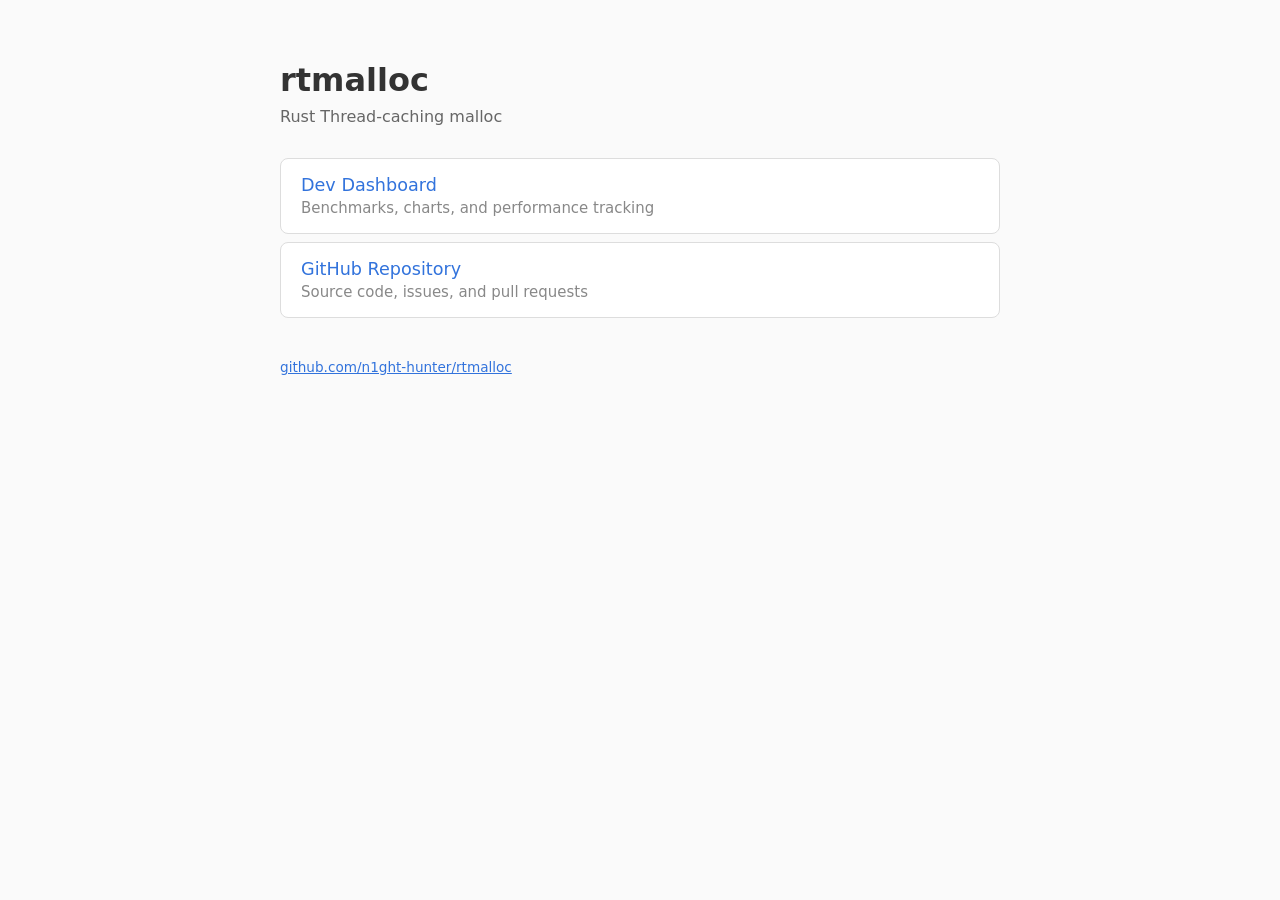
==== index.html @ abcab0c8 "Update gh-pages: rename to rtmalloc, add navigation" ====
<!DOCTYPE html>
<html lang="en">
<head>
  <meta charset="utf-8">
  <meta name="viewport" content="width=device-width, initial-scale=1">
  <title>rtmalloc</title>
  <style>
    body {
      font-family: system-ui, -apple-system, sans-serif;
      max-width: 720px;
      margin: 0 auto;
      padding: 40px 20px;
      background: #fafafa;
      color: #333;
    }
    h1 { margin-bottom: 0.25em; }
    .subtitle { color: #666; margin-top: 0; }
    nav { margin-top: 2em; }
    nav a {
      display: block;
      padding: 16px 20px;
      margin: 8px 0;
      background: white;
      border: 1px solid #ddd;
      border-radius: 8px;
      color: #3273dc;
      text-decoration: none;
      font-size: 1.1em;
    }
    nav a:hover { background: #f0f4ff; border-color: #3273dc; }
    nav a span { display: block; color: #888; font-size: 0.85em; margin-top: 4px; }
    footer { margin-top: 3em; color: #999; font-size: 0.85em; }
    footer a { color: #3273dc; }
  </style>
</head>
<body>
  <h1>rtmalloc</h1>
  <p class="subtitle">Rust Thread-caching malloc</p>

  <nav>
    <a href="dev/">
      Dev Dashboard
      <span>Benchmarks, charts, and performance tracking</span>
    </a>
    <a href="https://github.com/n1ght-hunter/rtmalloc">
      GitHub Repository
      <span>Source code, issues, and pull requests</span>
    </a>
  </nav>

  <footer>
    <a href="https://github.com/n1ght-hunter/rtmalloc">github.com/n1ght-hunter/rtmalloc</a>
  </footer>
</body>
</html>
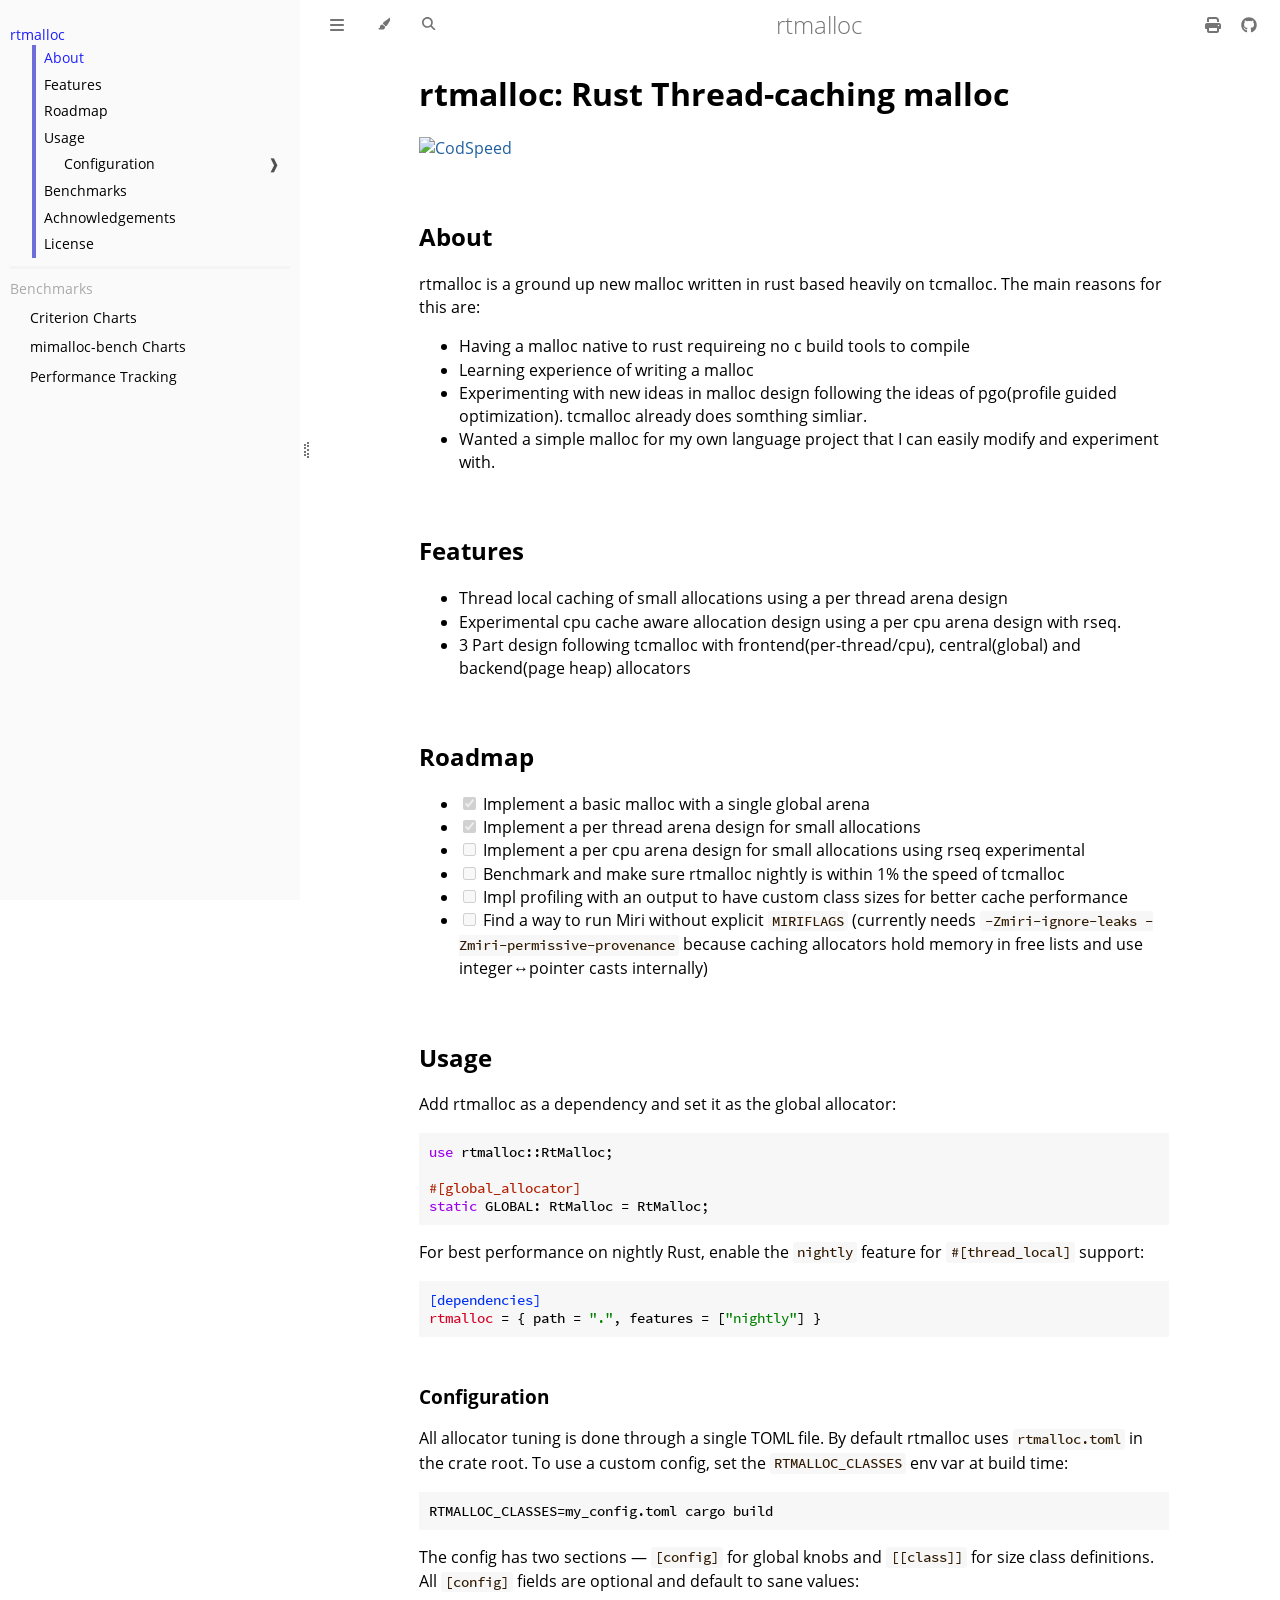
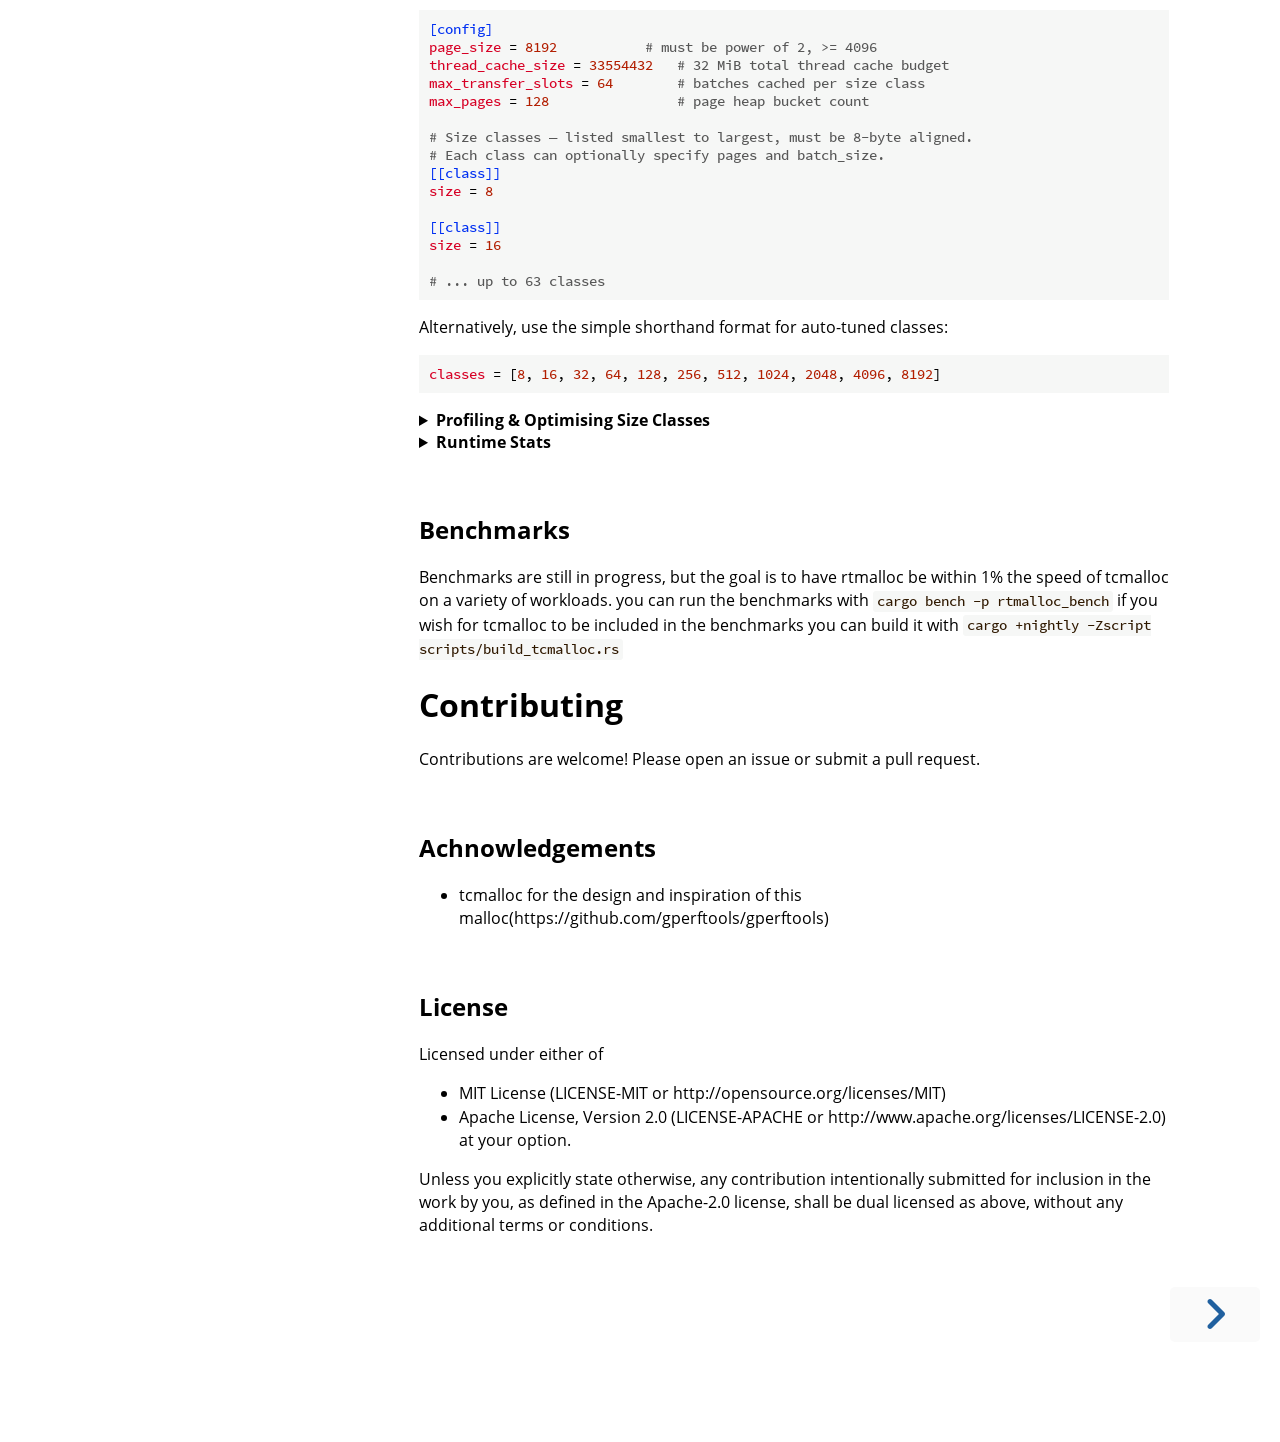
==== commit a9133fb4: "deploy: 567d1945ee9326c3411ea7264aebff17cd2edc24" ====
--- a/index.html
+++ b/index.html
@@ -1,55 +1,350 @@
-<!DOCTYPE html>
-<html lang="en">
-<head>
-  <meta charset="utf-8">
-  <meta name="viewport" content="width=device-width, initial-scale=1">
-  <title>rtmalloc</title>
-  <style>
-    body {
-      font-family: system-ui, -apple-system, sans-serif;
-      max-width: 720px;
-      margin: 0 auto;
-      padding: 40px 20px;
-      background: #fafafa;
-      color: #333;
-    }
-    h1 { margin-bottom: 0.25em; }
-    .subtitle { color: #666; margin-top: 0; }
-    nav { margin-top: 2em; }
-    nav a {
-      display: block;
-      padding: 16px 20px;
-      margin: 8px 0;
-      background: white;
-      border: 1px solid #ddd;
-      border-radius: 8px;
-      color: #3273dc;
-      text-decoration: none;
-      font-size: 1.1em;
-    }
-    nav a:hover { background: #f0f4ff; border-color: #3273dc; }
-    nav a span { display: block; color: #888; font-size: 0.85em; margin-top: 4px; }
-    footer { margin-top: 3em; color: #999; font-size: 0.85em; }
-    footer a { color: #3273dc; }
-  </style>
-</head>
-<body>
-  <h1>rtmalloc</h1>
-  <p class="subtitle">Rust Thread-caching malloc</p>
-
-  <nav>
-    <a href="dev/">
-      Dev Dashboard
-      <span>Benchmarks, charts, and performance tracking</span>
-    </a>
-    <a href="https://github.com/n1ght-hunter/rtmalloc">
-      GitHub Repository
-      <span>Source code, issues, and pull requests</span>
-    </a>
-  </nav>
-
-  <footer>
-    <a href="https://github.com/n1ght-hunter/rtmalloc">github.com/n1ght-hunter/rtmalloc</a>
-  </footer>
-</body>
+<!DOCTYPE HTML>
+<html lang="en" class="light sidebar-visible" dir="ltr">
+    <head>
+        <!-- Book generated using mdBook -->
+        <meta charset="UTF-8">
+        <title>rtmalloc - rtmalloc</title>
+
+
+        <!-- Custom HTML head -->
+
+        <meta name="description" content="Rust Thread-caching malloc">
+        <meta name="viewport" content="width=device-width, initial-scale=1">
+        <meta name="theme-color" content="#ffffff">
+
+        <link rel="icon" href="favicon-de23e50b.svg">
+        <link rel="shortcut icon" href="favicon-8114d1fc.png">
+        <link rel="stylesheet" href="css/variables-8adf115d.css">
+        <link rel="stylesheet" href="css/general-2459343d.css">
+        <link rel="stylesheet" href="css/chrome-ae938929.css">
+        <link rel="stylesheet" href="css/print-9e4910d8.css" media="print">
+
+        <!-- Fonts -->
+        <link rel="stylesheet" href="fonts/fonts-9644e21d.css">
+
+        <!-- Highlight.js Stylesheets -->
+        <link rel="stylesheet" id="mdbook-highlight-css" href="highlight-493f70e1.css">
+        <link rel="stylesheet" id="mdbook-tomorrow-night-css" href="tomorrow-night-4c0ae647.css">
+        <link rel="stylesheet" id="mdbook-ayu-highlight-css" href="ayu-highlight-3fdfc3ac.css">
+
+        <!-- Custom theme stylesheets -->
+        <link rel="stylesheet" href="assets/uplot/uplot-df630c6a.min.css">
+        <link rel="stylesheet" href="assets/uplot/uplot-charts-e4c6f506.css">
+
+
+        <!-- Provide site root and default themes to javascript -->
+        <script>
+            const path_to_root = "";
+            const default_light_theme = "light";
+            const default_dark_theme = "navy";
+            window.path_to_searchindex_js = "searchindex-9216a5b6.js";
+        </script>
+        <!-- Start loading toc.js asap -->
+        <script src="toc-eb5f6801.js"></script>
+    </head>
+    <body>
+    <div id="mdbook-help-container">
+        <div id="mdbook-help-popup">
+            <h2 class="mdbook-help-title">Keyboard shortcuts</h2>
+            <div>
+                <p>Press <kbd>←</kbd> or <kbd>→</kbd> to navigate between chapters</p>
+                <p>Press <kbd>S</kbd> or <kbd>/</kbd> to search in the book</p>
+                <p>Press <kbd>?</kbd> to show this help</p>
+                <p>Press <kbd>Esc</kbd> to hide this help</p>
+            </div>
+        </div>
+    </div>
+    <div id="mdbook-body-container">
+        <!-- Work around some values being stored in localStorage wrapped in quotes -->
+        <script>
+            try {
+                let theme = localStorage.getItem('mdbook-theme');
+                let sidebar = localStorage.getItem('mdbook-sidebar');
+
+                if (theme.startsWith('"') && theme.endsWith('"')) {
+                    localStorage.setItem('mdbook-theme', theme.slice(1, theme.length - 1));
+                }
+
+                if (sidebar.startsWith('"') && sidebar.endsWith('"')) {
+                    localStorage.setItem('mdbook-sidebar', sidebar.slice(1, sidebar.length - 1));
+                }
+            } catch (e) { }
+        </script>
+
+        <!-- Set the theme before any content is loaded, prevents flash -->
+        <script>
+            const default_theme = window.matchMedia("(prefers-color-scheme: dark)").matches ? default_dark_theme : default_light_theme;
+            let theme;
+            try { theme = localStorage.getItem('mdbook-theme'); } catch(e) { }
+            if (theme === null || theme === undefined) { theme = default_theme; }
+            const html = document.documentElement;
+            html.classList.remove('light')
+            html.classList.add(theme);
+            html.classList.add("js");
+        </script>
+
+        <input type="checkbox" id="mdbook-sidebar-toggle-anchor" class="hidden">
+
+        <!-- Hide / unhide sidebar before it is displayed -->
+        <script>
+            let sidebar = null;
+            const sidebar_toggle = document.getElementById("mdbook-sidebar-toggle-anchor");
+            if (document.body.clientWidth >= 1080) {
+                try { sidebar = localStorage.getItem('mdbook-sidebar'); } catch(e) { }
+                sidebar = sidebar || 'visible';
+            } else {
+                sidebar = 'hidden';
+                sidebar_toggle.checked = false;
+            }
+            if (sidebar === 'visible') {
+                sidebar_toggle.checked = true;
+            } else {
+                html.classList.remove('sidebar-visible');
+            }
+        </script>
+
+        <nav id="mdbook-sidebar" class="sidebar" aria-label="Table of contents">
+            <!-- populated by js -->
+            <mdbook-sidebar-scrollbox class="sidebar-scrollbox"></mdbook-sidebar-scrollbox>
+            <noscript>
+                <iframe class="sidebar-iframe-outer" src="toc.html"></iframe>
+            </noscript>
+            <div id="mdbook-sidebar-resize-handle" class="sidebar-resize-handle">
+                <div class="sidebar-resize-indicator"></div>
+            </div>
+        </nav>
+
+        <div id="mdbook-page-wrapper" class="page-wrapper">
+
+            <div class="page">
+                <div id="mdbook-menu-bar-hover-placeholder"></div>
+                <div id="mdbook-menu-bar" class="menu-bar sticky">
+                    <div class="left-buttons">
+                        <label id="mdbook-sidebar-toggle" class="icon-button" for="mdbook-sidebar-toggle-anchor" title="Toggle Table of Contents" aria-label="Toggle Table of Contents" aria-controls="mdbook-sidebar">
+                            <span class=fa-svg><svg xmlns="http://www.w3.org/2000/svg" viewBox="0 0 448 512"><!--! Font Awesome Free 6.2.0 by @fontawesome - https://fontawesome.com License - https://fontawesome.com/license/free (Icons: CC BY 4.0, Fonts: SIL OFL 1.1, Code: MIT License) Copyright 2022 Fonticons, Inc. --><path d="M0 96C0 78.3 14.3 64 32 64H416c17.7 0 32 14.3 32 32s-14.3 32-32 32H32C14.3 128 0 113.7 0 96zM0 256c0-17.7 14.3-32 32-32H416c17.7 0 32 14.3 32 32s-14.3 32-32 32H32c-17.7 0-32-14.3-32-32zM448 416c0 17.7-14.3 32-32 32H32c-17.7 0-32-14.3-32-32s14.3-32 32-32H416c17.7 0 32 14.3 32 32z"/></svg></span>
+                        </label>
+                        <button id="mdbook-theme-toggle" class="icon-button" type="button" title="Change theme" aria-label="Change theme" aria-haspopup="true" aria-expanded="false" aria-controls="mdbook-theme-list">
+                            <span class=fa-svg><svg xmlns="http://www.w3.org/2000/svg" viewBox="0 0 576 512"><!--! Font Awesome Free 6.2.0 by @fontawesome - https://fontawesome.com License - https://fontawesome.com/license/free (Icons: CC BY 4.0, Fonts: SIL OFL 1.1, Code: MIT License) Copyright 2022 Fonticons, Inc. --><path d="M371.3 367.1c27.3-3.9 51.9-19.4 67.2-42.9L600.2 74.1c12.6-19.5 9.4-45.3-7.6-61.2S549.7-4.4 531.1 9.6L294.4 187.2c-24 18-38.2 46.1-38.4 76.1L371.3 367.1zm-19.6 25.4l-116-104.4C175.9 290.3 128 339.6 128 400c0 3.9 .2 7.8 .6 11.6c1.8 17.5-10.2 36.4-27.8 36.4H96c-17.7 0-32 14.3-32 32s14.3 32 32 32H240c61.9 0 112-50.1 112-112c0-2.5-.1-5-.2-7.5z"/></svg></span>
+                        </button>
+                        <ul id="mdbook-theme-list" class="theme-popup" aria-label="Themes" role="menu">
+                            <li role="none"><button role="menuitem" class="theme" id="mdbook-theme-default_theme">Auto</button></li>
+                            <li role="none"><button role="menuitem" class="theme" id="mdbook-theme-light">Light</button></li>
+                            <li role="none"><button role="menuitem" class="theme" id="mdbook-theme-rust">Rust</button></li>
+                            <li role="none"><button role="menuitem" class="theme" id="mdbook-theme-coal">Coal</button></li>
+                            <li role="none"><button role="menuitem" class="theme" id="mdbook-theme-navy">Navy</button></li>
+                            <li role="none"><button role="menuitem" class="theme" id="mdbook-theme-ayu">Ayu</button></li>
+                        </ul>
+                        <button id="mdbook-search-toggle" class="icon-button" type="button" title="Search (`/`)" aria-label="Toggle Searchbar" aria-expanded="false" aria-keyshortcuts="/ s" aria-controls="mdbook-searchbar">
+                            <span class=fa-svg><svg xmlns="http://www.w3.org/2000/svg" viewBox="0 0 512 512"><!--! Font Awesome Free 6.2.0 by @fontawesome - https://fontawesome.com License - https://fontawesome.com/license/free (Icons: CC BY 4.0, Fonts: SIL OFL 1.1, Code: MIT License) Copyright 2022 Fonticons, Inc. --><path d="M416 208c0 45.9-14.9 88.3-40 122.7L502.6 457.4c12.5 12.5 12.5 32.8 0 45.3s-32.8 12.5-45.3 0L330.7 376c-34.4 25.2-76.8 40-122.7 40C93.1 416 0 322.9 0 208S93.1 0 208 0S416 93.1 416 208zM208 352c79.5 0 144-64.5 144-144s-64.5-144-144-144S64 128.5 64 208s64.5 144 144 144z"/></svg></span>
+                        </button>
+                    </div>
+
+                    <h1 class="menu-title">rtmalloc</h1>
+
+                    <div class="right-buttons">
+                        <a href="print.html" title="Print this book" aria-label="Print this book">
+                            <span class=fa-svg id="print-button"><svg xmlns="http://www.w3.org/2000/svg" viewBox="0 0 512 512"><!--! Font Awesome Free 6.2.0 by @fontawesome - https://fontawesome.com License - https://fontawesome.com/license/free (Icons: CC BY 4.0, Fonts: SIL OFL 1.1, Code: MIT License) Copyright 2022 Fonticons, Inc. --><path d="M128 0C92.7 0 64 28.7 64 64v96h64V64H354.7L384 93.3V160h64V93.3c0-17-6.7-33.3-18.7-45.3L400 18.7C388 6.7 371.7 0 354.7 0H128zM384 352v32 64H128V384 368 352H384zm64 32h32c17.7 0 32-14.3 32-32V256c0-35.3-28.7-64-64-64H64c-35.3 0-64 28.7-64 64v96c0 17.7 14.3 32 32 32H64v64c0 35.3 28.7 64 64 64H384c35.3 0 64-28.7 64-64V384zm-16-88c-13.3 0-24-10.7-24-24s10.7-24 24-24s24 10.7 24 24s-10.7 24-24 24z"/></svg></span>
+                        </a>
+                        <a href="https://github.com/n1ght-hunter/rtmalloc" title="Git repository" aria-label="Git repository">
+                            <span class=fa-svg><svg xmlns="http://www.w3.org/2000/svg" viewBox="0 0 496 512"><!--! Font Awesome Free 6.2.0 by @fontawesome - https://fontawesome.com License - https://fontawesome.com/license/free (Icons: CC BY 4.0, Fonts: SIL OFL 1.1, Code: MIT License) Copyright 2022 Fonticons, Inc. --><path d="M165.9 397.4c0 2-2.3 3.6-5.2 3.6-3.3.3-5.6-1.3-5.6-3.6 0-2 2.3-3.6 5.2-3.6 3-.3 5.6 1.3 5.6 3.6zm-31.1-4.5c-.7 2 1.3 4.3 4.3 4.9 2.6 1 5.6 0 6.2-2s-1.3-4.3-4.3-5.2c-2.6-.7-5.5.3-6.2 2.3zm44.2-1.7c-2.9.7-4.9 2.6-4.6 4.9.3 2 2.9 3.3 5.9 2.6 2.9-.7 4.9-2.6 4.6-4.6-.3-1.9-3-3.2-5.9-2.9zM244.8 8C106.1 8 0 113.3 0 252c0 110.9 69.8 205.8 169.5 239.2 12.8 2.3 17.3-5.6 17.3-12.1 0-6.2-.3-40.4-.3-61.4 0 0-70 15-84.7-29.8 0 0-11.4-29.1-27.8-36.6 0 0-22.9-15.7 1.6-15.4 0 0 24.9 2 38.6 25.8 21.9 38.6 58.6 27.5 72.9 20.9 2.3-16 8.8-27.1 16-33.7-55.9-6.2-112.3-14.3-112.3-110.5 0-27.5 7.6-41.3 23.6-58.9-2.6-6.5-11.1-33.3 2.6-67.9 20.9-6.5 69 27 69 27 20-5.6 41.5-8.5 62.8-8.5s42.8 2.9 62.8 8.5c0 0 48.1-33.6 69-27 13.7 34.7 5.2 61.4 2.6 67.9 16 17.7 25.8 31.5 25.8 58.9 0 96.5-58.9 104.2-114.8 110.5 9.2 7.9 17 22.9 17 46.4 0 33.7-.3 75.4-.3 83.6 0 6.5 4.6 14.4 17.3 12.1C428.2 457.8 496 362.9 496 252 496 113.3 383.5 8 244.8 8zM97.2 352.9c-1.3 1-1 3.3.7 5.2 1.6 1.6 3.9 2.3 5.2 1 1.3-1 1-3.3-.7-5.2-1.6-1.6-3.9-2.3-5.2-1zm-10.8-8.1c-.7 1.3.3 2.9 2.3 3.9 1.6 1 3.6.7 4.3-.7.7-1.3-.3-2.9-2.3-3.9-2-.6-3.6-.3-4.3.7zm32.4 35.6c-1.6 1.3-1 4.3 1.3 6.2 2.3 2.3 5.2 2.6 6.5 1 1.3-1.3.7-4.3-1.3-6.2-2.2-2.3-5.2-2.6-6.5-1zm-11.4-14.7c-1.6 1-1.6 3.6 0 5.9 1.6 2.3 4.3 3.3 5.6 2.3 1.6-1.3 1.6-3.9 0-6.2-1.4-2.3-4-3.3-5.6-2z"/></svg></span>
+                        </a>
+
+                    </div>
+                </div>
+
+                <div id="mdbook-search-wrapper" class="hidden">
+                    <form id="mdbook-searchbar-outer" class="searchbar-outer">
+                        <div class="search-wrapper">
+                            <input type="search" id="mdbook-searchbar" name="searchbar" placeholder="Search this book ..." aria-controls="mdbook-searchresults-outer" aria-describedby="searchresults-header">
+                            <div class="spinner-wrapper">
+                                <span class=fa-svg id="fa-spin"><svg xmlns="http://www.w3.org/2000/svg" viewBox="0 0 512 512"><!--! Font Awesome Free 6.2.0 by @fontawesome - https://fontawesome.com License - https://fontawesome.com/license/free (Icons: CC BY 4.0, Fonts: SIL OFL 1.1, Code: MIT License) Copyright 2022 Fonticons, Inc. --><path d="M304 48c0-26.5-21.5-48-48-48s-48 21.5-48 48s21.5 48 48 48s48-21.5 48-48zm0 416c0-26.5-21.5-48-48-48s-48 21.5-48 48s21.5 48 48 48s48-21.5 48-48zM48 304c26.5 0 48-21.5 48-48s-21.5-48-48-48s-48 21.5-48 48s21.5 48 48 48zm464-48c0-26.5-21.5-48-48-48s-48 21.5-48 48s21.5 48 48 48s48-21.5 48-48zM142.9 437c18.7-18.7 18.7-49.1 0-67.9s-49.1-18.7-67.9 0s-18.7 49.1 0 67.9s49.1 18.7 67.9 0zm0-294.2c18.7-18.7 18.7-49.1 0-67.9S93.7 56.2 75 75s-18.7 49.1 0 67.9s49.1 18.7 67.9 0zM369.1 437c18.7 18.7 49.1 18.7 67.9 0s18.7-49.1 0-67.9s-49.1-18.7-67.9 0s-18.7 49.1 0 67.9z"/></svg></span>
+                            </div>
+                        </div>
+                    </form>
+                    <div id="mdbook-searchresults-outer" class="searchresults-outer hidden">
+                        <div id="mdbook-searchresults-header" class="searchresults-header"></div>
+                        <ul id="mdbook-searchresults">
+                        </ul>
+                    </div>
+                </div>
+
+                <!-- Apply ARIA attributes after the sidebar and the sidebar toggle button are added to the DOM -->
+                <script>
+                    document.getElementById('mdbook-sidebar-toggle').setAttribute('aria-expanded', sidebar === 'visible');
+                    document.getElementById('mdbook-sidebar').setAttribute('aria-hidden', sidebar !== 'visible');
+                    Array.from(document.querySelectorAll('#mdbook-sidebar a')).forEach(function(link) {
+                        link.setAttribute('tabIndex', sidebar === 'visible' ? 0 : -1);
+                    });
+                </script>
+
+                <div id="mdbook-content" class="content">
+                    <main>
+                        <h1 id="rtmalloc-rust-thread-caching-malloc"><a class="header" href="#rtmalloc-rust-thread-caching-malloc">rtmalloc: Rust Thread-caching malloc</a></h1>
+<p><a href="https://codspeed.io/n1ght-hunter/rtmalloc?utm_source=badge"><img src="https://img.shields.io/endpoint?url=https://codspeed.io/badge.json&amp;style=flat-square&amp;label=CodSpeed" alt="CodSpeed"></a></p>
+<h2 id="about"><a class="header" href="#about">About</a></h2>
+<p>rtmalloc is a ground up new malloc written in rust based heavily on tcmalloc.
+The main reasons for this are:</p>
+<ul>
+<li>Having a malloc native to rust requireing no c build tools to compile</li>
+<li>Learning experience of writing a malloc</li>
+<li>Experimenting with new ideas in malloc design following the ideas of pgo(profile guided optimization). tcmalloc already does somthing simliar.</li>
+<li>Wanted a simple malloc for my own language project that I can easily modify and experiment with.</li>
+</ul>
+<h2 id="features"><a class="header" href="#features">Features</a></h2>
+<ul>
+<li>Thread local caching of small allocations using a per thread arena design</li>
+<li>Experimental cpu cache aware allocation design using a per cpu arena design with rseq.</li>
+<li>3 Part design following tcmalloc with frontend(per-thread/cpu), central(global) and backend(page heap) allocators</li>
+</ul>
+<h2 id="roadmap"><a class="header" href="#roadmap">Roadmap</a></h2>
+<ul>
+<li><input disabled="" type="checkbox" checked=""> Implement a basic malloc with a single global arena</li>
+<li><input disabled="" type="checkbox" checked=""> Implement a per thread arena design for small allocations</li>
+<li><input disabled="" type="checkbox"> Implement a per cpu arena design for small allocations using rseq experimental</li>
+<li><input disabled="" type="checkbox"> Benchmark and make sure rtmalloc nightly is within 1% the speed of tcmalloc</li>
+<li><input disabled="" type="checkbox"> Impl profiling with an output to have custom class sizes for better cache performance</li>
+<li><input disabled="" type="checkbox"> Find a way to run Miri without explicit <code>MIRIFLAGS</code> (currently needs <code>-Zmiri-ignore-leaks -Zmiri-permissive-provenance</code> because caching allocators hold memory in free lists and use integer↔pointer casts internally)</li>
+</ul>
+<h2 id="usage"><a class="header" href="#usage">Usage</a></h2>
+<p>Add rtmalloc as a dependency and set it as the global allocator:</p>
+<pre class="playground"><code class="language-rust edition2024"><span class="boring">#![allow(unused)]
+</span><span class="boring">fn main() {
+</span>use rtmalloc::RtMalloc;
+
+#[global_allocator]
+static GLOBAL: RtMalloc = RtMalloc;
+<span class="boring">}</span></code></pre>
+<p>For best performance on nightly Rust, enable the <code>nightly</code> feature for <code>#[thread_local]</code> support:</p>
+<pre><code class="language-toml">[dependencies]
+rtmalloc = { path = ".", features = ["nightly"] }
+</code></pre>
+<h3 id="configuration"><a class="header" href="#configuration">Configuration</a></h3>
+<p>All allocator tuning is done through a single TOML file. By default rtmalloc uses <code>rtmalloc.toml</code> in the crate root. To use a custom config, set the <code>RTMALLOC_CLASSES</code> env var at build time:</p>
+<pre><code class="language-bash">RTMALLOC_CLASSES=my_config.toml cargo build
+</code></pre>
+<p>The config has two sections — <code>[config]</code> for global knobs and <code>[[class]]</code> for size class definitions. All <code>[config]</code> fields are optional and default to sane values:</p>
+<pre><code class="language-toml">[config]
+page_size = 8192           # must be power of 2, &gt;= 4096
+thread_cache_size = 33554432   # 32 MiB total thread cache budget
+max_transfer_slots = 64        # batches cached per size class
+max_pages = 128                # page heap bucket count
+
+# Size classes — listed smallest to largest, must be 8-byte aligned.
+# Each class can optionally specify pages and batch_size.
+[[class]]
+size = 8
+
+[[class]]
+size = 16
+
+# ... up to 63 classes
+</code></pre>
+<p>Alternatively, use the simple shorthand format for auto-tuned classes:</p>
+<pre><code class="language-toml">classes = [8, 16, 32, 64, 128, 256, 512, 1024, 2048, 4096, 8192]
+</code></pre>
+<details>
+<summary><strong>Profiling &amp; Optimising Size Classes</strong></summary>
+<p>rtmalloc ships with a built-in allocation histogram that records every allocation size at runtime. You can use it to generate a custom size class config tuned to your workload.</p>
+<h4 id="1-enable-the-histogram"><a class="header" href="#1-enable-the-histogram">1. Enable the histogram</a></h4>
+<pre><code class="language-toml">[dependencies]
+rtmalloc = { path = ".", features = ["alloc-histogram", "nightly"] }
+</code></pre>
+<h4 id="2-run-your-workload-then-print-the-report"><a class="header" href="#2-run-your-workload-then-print-the-report">2. Run your workload, then print the report</a></h4>
+<pre class="playground"><code class="language-rust edition2024"><span class="boring">#![allow(unused)]
+</span><span class="boring">fn main() {
+</span>// At shutdown or after a representative run:
+rtmalloc::histogram::print_report();
+<span class="boring">}</span></code></pre>
+<p>This prints a bucket-by-bucket breakdown plus a suggested class layout with waste stats and a ready-to-use TOML snippet.</p>
+<h4 id="3-export-a-config-file-directly"><a class="header" href="#3-export-a-config-file-directly">3. Export a config file directly</a></h4>
+<pre class="playground"><code class="language-rust edition2024"><span class="boring">#![allow(unused)]
+</span><span class="boring">fn main() {
+</span>let toml = rtmalloc::histogram::export_toml(64, 0.125);
+std::fs::write("profile_classes.toml", toml).unwrap();
+<span class="boring">}</span></code></pre>
+<h4 id="4-rebuild-with-the-profiled-config"><a class="header" href="#4-rebuild-with-the-profiled-config">4. Rebuild with the profiled config</a></h4>
+<pre><code class="language-bash">RTMALLOC_CLASSES=profile_classes.toml cargo build --release
+</code></pre>
+<p>The <code>optimal_layout</code> algorithm greedily merges adjacent size buckets to minimise internal fragmentation while staying under a waste-per-class threshold (<code>max_waste_pct</code>). This is the same PGO-style feedback loop that tcmalloc uses internally.</p>
+</details>
+<details>
+<summary><strong>Runtime Stats</strong></summary>
+<p>Enable the <code>stats</code> feature to collect allocation/deallocation counters with zero contention (per-thread atomics):</p>
+<pre><code class="language-toml">[dependencies]
+rtmalloc = { path = ".", features = ["stats", "nightly"] }
+</code></pre>
+<p>Stats are recorded via the <code>stat_inc!</code> / <code>stat_add!</code> macros inside the allocator. When the feature is disabled, these compile to nothing.</p>
+</details>
+<h2 id="benchmarks"><a class="header" href="#benchmarks">Benchmarks</a></h2>
+<p>Benchmarks are still in progress, but the goal is to have rtmalloc be within 1% the speed of tcmalloc on a variety of workloads.
+you can run the benchmarks with <code>cargo bench -p rtmalloc_bench</code>
+if you wish for tcmalloc to be included in the benchmarks you can build it with <code>cargo +nightly -Zscript scripts/build_tcmalloc.rs</code></p>
+<h1 id="contributing"><a class="header" href="#contributing">Contributing</a></h1>
+<p>Contributions are welcome! Please open an issue or submit a pull request.</p>
+<h2 id="achnowledgements"><a class="header" href="#achnowledgements">Achnowledgements</a></h2>
+<ul>
+<li>tcmalloc for the design and inspiration of this malloc(https://github.com/gperftools/gperftools)</li>
+</ul>
+<h2 id="license"><a class="header" href="#license">License</a></h2>
+<p>Licensed under either of</p>
+<ul>
+<li>MIT License (LICENSE-MIT or http://opensource.org/licenses/MIT)</li>
+<li>Apache License, Version 2.0 (LICENSE-APACHE or http://www.apache.org/licenses/LICENSE-2.0)
+at your option.</li>
+</ul>
+<p>Unless you explicitly state otherwise, any contribution intentionally submitted for inclusion in the work by you, as defined in the Apache-2.0 license, shall be dual licensed as above, without any additional terms or conditions.</p>
+
+                    </main>
+
+                    <nav class="nav-wrapper" aria-label="Page navigation">
+                        <!-- Mobile navigation buttons -->
+
+                            <a rel="next prefetch" href="benchmarks/criterion.html" class="mobile-nav-chapters next" title="Next chapter" aria-label="Next chapter" aria-keyshortcuts="Right">
+                                <span class=fa-svg><svg xmlns="http://www.w3.org/2000/svg" viewBox="0 0 320 512"><!--! Font Awesome Free 6.2.0 by @fontawesome - https://fontawesome.com License - https://fontawesome.com/license/free (Icons: CC BY 4.0, Fonts: SIL OFL 1.1, Code: MIT License) Copyright 2022 Fonticons, Inc. --><path d="M278.6 233.4c12.5 12.5 12.5 32.8 0 45.3l-160 160c-12.5 12.5-32.8 12.5-45.3 0s-12.5-32.8 0-45.3L210.7 256 73.4 118.6c-12.5-12.5-12.5-32.8 0-45.3s32.8-12.5 45.3 0l160 160z"/></svg></span>
+                            </a>
+
+                        <div style="clear: both"></div>
+                    </nav>
+                </div>
+            </div>
+
+            <nav class="nav-wide-wrapper" aria-label="Page navigation">
+
+                    <a rel="next prefetch" href="benchmarks/criterion.html" class="nav-chapters next" title="Next chapter" aria-label="Next chapter" aria-keyshortcuts="Right">
+                        <span class=fa-svg><svg xmlns="http://www.w3.org/2000/svg" viewBox="0 0 320 512"><!--! Font Awesome Free 6.2.0 by @fontawesome - https://fontawesome.com License - https://fontawesome.com/license/free (Icons: CC BY 4.0, Fonts: SIL OFL 1.1, Code: MIT License) Copyright 2022 Fonticons, Inc. --><path d="M278.6 233.4c12.5 12.5 12.5 32.8 0 45.3l-160 160c-12.5 12.5-32.8 12.5-45.3 0s-12.5-32.8 0-45.3L210.7 256 73.4 118.6c-12.5-12.5-12.5-32.8 0-45.3s32.8-12.5 45.3 0l160 160z"/></svg></span>
+                    </a>
+            </nav>
+
+        </div>
+
+        <template id=fa-eye><span class=fa-svg><svg xmlns="http://www.w3.org/2000/svg" viewBox="0 0 576 512"><!--! Font Awesome Free 6.2.0 by @fontawesome - https://fontawesome.com License - https://fontawesome.com/license/free (Icons: CC BY 4.0, Fonts: SIL OFL 1.1, Code: MIT License) Copyright 2022 Fonticons, Inc. --><path d="M288 32c-80.8 0-145.5 36.8-192.6 80.6C48.6 156 17.3 208 2.5 243.7c-3.3 7.9-3.3 16.7 0 24.6C17.3 304 48.6 356 95.4 399.4C142.5 443.2 207.2 480 288 480s145.5-36.8 192.6-80.6c46.8-43.5 78.1-95.4 93-131.1c3.3-7.9 3.3-16.7 0-24.6c-14.9-35.7-46.2-87.7-93-131.1C433.5 68.8 368.8 32 288 32zM432 256c0 79.5-64.5 144-144 144s-144-64.5-144-144s64.5-144 144-144s144 64.5 144 144zM288 192c0 35.3-28.7 64-64 64c-11.5 0-22.3-3-31.6-8.4c-.2 2.8-.4 5.5-.4 8.4c0 53 43 96 96 96s96-43 96-96s-43-96-96-96c-2.8 0-5.6 .1-8.4 .4c5.3 9.3 8.4 20.1 8.4 31.6z"/></svg></span></template>
+        <template id=fa-eye-slash><span class=fa-svg><svg xmlns="http://www.w3.org/2000/svg" viewBox="0 0 640 512"><!--! Font Awesome Free 6.2.0 by @fontawesome - https://fontawesome.com License - https://fontawesome.com/license/free (Icons: CC BY 4.0, Fonts: SIL OFL 1.1, Code: MIT License) Copyright 2022 Fonticons, Inc. --><path d="M38.8 5.1C28.4-3.1 13.3-1.2 5.1 9.2S-1.2 34.7 9.2 42.9l592 464c10.4 8.2 25.5 6.3 33.7-4.1s6.3-25.5-4.1-33.7L525.6 386.7c39.6-40.6 66.4-86.1 79.9-118.4c3.3-7.9 3.3-16.7 0-24.6c-14.9-35.7-46.2-87.7-93-131.1C465.5 68.8 400.8 32 320 32c-68.2 0-125 26.3-169.3 60.8L38.8 5.1zM223.1 149.5C248.6 126.2 282.7 112 320 112c79.5 0 144 64.5 144 144c0 24.9-6.3 48.3-17.4 68.7L408 294.5c5.2-11.8 8-24.8 8-38.5c0-53-43-96-96-96c-2.8 0-5.6 .1-8.4 .4c5.3 9.3 8.4 20.1 8.4 31.6c0 10.2-2.4 19.8-6.6 28.3l-90.3-70.8zm223.1 298L373 389.9c-16.4 6.5-34.3 10.1-53 10.1c-79.5 0-144-64.5-144-144c0-6.9 .5-13.6 1.4-20.2L83.1 161.5C60.3 191.2 44 220.8 34.5 243.7c-3.3 7.9-3.3 16.7 0 24.6c14.9 35.7 46.2 87.7 93 131.1C174.5 443.2 239.2 480 320 480c47.8 0 89.9-12.9 126.2-32.5z"/></svg></span></template>
+        <template id=fa-copy><span class=fa-svg><svg xmlns="http://www.w3.org/2000/svg" viewBox="0 0 512 512"><!--! Font Awesome Free 6.2.0 by @fontawesome - https://fontawesome.com License - https://fontawesome.com/license/free (Icons: CC BY 4.0, Fonts: SIL OFL 1.1, Code: MIT License) Copyright 2022 Fonticons, Inc. --><path d="M502.6 70.63l-61.25-61.25C435.4 3.371 427.2 0 418.7 0H255.1c-35.35 0-64 28.66-64 64l.0195 256C192 355.4 220.7 384 256 384h192c35.2 0 64-28.8 64-64V93.25C512 84.77 508.6 76.63 502.6 70.63zM464 320c0 8.836-7.164 16-16 16H255.1c-8.838 0-16-7.164-16-16L239.1 64.13c0-8.836 7.164-16 16-16h128L384 96c0 17.67 14.33 32 32 32h47.1V320zM272 448c0 8.836-7.164 16-16 16H63.1c-8.838 0-16-7.164-16-16L47.98 192.1c0-8.836 7.164-16 16-16H160V128H63.99c-35.35 0-64 28.65-64 64l.0098 256C.002 483.3 28.66 512 64 512h192c35.2 0 64-28.8 64-64v-32h-47.1L272 448z"/></svg></span></template>
+        <template id=fa-play><span class=fa-svg><svg xmlns="http://www.w3.org/2000/svg" viewBox="0 0 384 512"><!--! Font Awesome Free 6.2.0 by @fontawesome - https://fontawesome.com License - https://fontawesome.com/license/free (Icons: CC BY 4.0, Fonts: SIL OFL 1.1, Code: MIT License) Copyright 2022 Fonticons, Inc. --><path d="M73 39c-14.8-9.1-33.4-9.4-48.5-.9S0 62.6 0 80V432c0 17.4 9.4 33.4 24.5 41.9s33.7 8.1 48.5-.9L361 297c14.3-8.7 23-24.2 23-41s-8.7-32.2-23-41L73 39z"/></svg></span></template>
+        <template id=fa-clock-rotate-left><span class=fa-svg><svg xmlns="http://www.w3.org/2000/svg" viewBox="0 0 512 512"><!--! Font Awesome Free 6.2.0 by @fontawesome - https://fontawesome.com License - https://fontawesome.com/license/free (Icons: CC BY 4.0, Fonts: SIL OFL 1.1, Code: MIT License) Copyright 2022 Fonticons, Inc. --><path d="M75 75L41 41C25.9 25.9 0 36.6 0 57.9V168c0 13.3 10.7 24 24 24H134.1c21.4 0 32.1-25.9 17-41l-30.8-30.8C155 85.5 203 64 256 64c106 0 192 86 192 192s-86 192-192 192c-40.8 0-78.6-12.7-109.7-34.4c-14.5-10.1-34.4-6.6-44.6 7.9s-6.6 34.4 7.9 44.6C151.2 495 201.7 512 256 512c141.4 0 256-114.6 256-256S397.4 0 256 0C185.3 0 121.3 28.7 75 75zm181 53c-13.3 0-24 10.7-24 24V256c0 6.4 2.5 12.5 7 17l72 72c9.4 9.4 24.6 9.4 33.9 0s9.4-24.6 0-33.9l-65-65V152c0-13.3-10.7-24-24-24z"/></svg></span></template>
+
+
+
+        <script>
+            window.playground_copyable = true;
+        </script>
+
+
+        <script src="elasticlunr-ef4e11c1.min.js"></script>
+        <script src="mark-09e88c2c.min.js"></script>
+        <script src="searcher-c2a407aa.js"></script>
+
+        <script src="clipboard-1626706a.min.js"></script>
+        <script src="highlight-abc7f01d.js"></script>
+        <script src="book-a0b12cfe.js"></script>
+
+        <!-- Custom JS scripts -->
+        <script src="assets/uplot/uplot-19c8d4c6.min.js"></script>
+        <script src="assets/uplot/uplot-bars-e87c9b6f.js"></script>
+        <script src="assets/uplot/uplot-init-e964ccf8.js"></script>
+
+
+
+    </div>
+    </body>
 </html>
--- a/css/variables-8adf115d.css
+++ b/css/variables-8adf115d.css
@@ -0,0 +1,383 @@
+
+/* Globals */
+
+:root {
+    --sidebar-target-width: 300px;
+    --sidebar-width: min(var(--sidebar-target-width), 80vw);
+    --sidebar-resize-indicator-width: 8px;
+    --sidebar-resize-indicator-space: 2px;
+    --page-padding: 15px;
+    --content-max-width: 750px;
+    --menu-bar-height: 50px;
+    --mono-font: "Source Code Pro", Consolas, "Ubuntu Mono", Menlo, "DejaVu Sans Mono", monospace, monospace;
+    --code-font-size: 0.875em; /* please adjust the ace font size accordingly in editor.js */
+    --searchbar-margin-block-start: 5px;
+}
+
+/* Themes */
+
+.ayu {
+    --bg: hsl(210, 25%, 8%);
+    --fg: #c5c5c5;
+
+    --sidebar-bg: #14191f;
+    --sidebar-fg: #c8c9db;
+    --sidebar-non-existant: #5c6773;
+    --sidebar-active: #ffb454;
+    --sidebar-spacer: #2d334f;
+
+    --scrollbar: var(--sidebar-fg);
+
+    --icons: #737480;
+    --icons-hover: #b7b9cc;
+
+    --links: #0096cf;
+
+    --inline-code-color: #ffb454;
+
+    --theme-popup-bg: #14191f;
+    --theme-popup-border: #5c6773;
+    --theme-hover: #191f26;
+
+    --quote-bg: hsl(226, 15%, 17%);
+    --quote-border: hsl(226, 15%, 22%);
+
+    --warning-border: #ff8e00;
+
+    --table-border-color: hsl(210, 25%, 13%);
+    --table-header-bg: hsl(210, 25%, 28%);
+    --table-alternate-bg: hsl(210, 25%, 11%);
+
+    --searchbar-border-color: #848484;
+    --searchbar-bg: #424242;
+    --searchbar-fg: #fff;
+    --searchbar-shadow-color: #d4c89f;
+    --searchresults-header-fg: #666;
+    --searchresults-border-color: #888;
+    --searchresults-li-bg: #252932;
+    --search-mark-bg: #e3b171;
+
+    --color-scheme: dark;
+
+    /* Same as `--icons` */
+    --copy-button-filter: invert(45%) sepia(6%) saturate(621%) hue-rotate(198deg) brightness(99%) contrast(85%);
+    /* Same as `--sidebar-active` */
+    --copy-button-filter-hover: invert(68%) sepia(55%) saturate(531%) hue-rotate(341deg) brightness(104%) contrast(101%);
+
+    --footnote-highlight: #2668a6;
+
+    --overlay-bg: rgba(33, 40, 48, 0.4);
+
+    --blockquote-note-color: #74b9ff;
+    --blockquote-tip-color: #09ca09;
+    --blockquote-important-color: #d3abff;
+    --blockquote-warning-color: #f0b72f;
+    --blockquote-caution-color: #f21424;
+
+    --sidebar-header-border-color: #c18639;
+}
+
+.coal {
+    --bg: hsl(200, 7%, 8%);
+    --fg: #98a3ad;
+
+    --sidebar-bg: #292c2f;
+    --sidebar-fg: #a1adb8;
+    --sidebar-non-existant: #505254;
+    --sidebar-active: #3473ad;
+    --sidebar-spacer: #393939;
+
+    --scrollbar: var(--sidebar-fg);
+
+    --icons: #43484d;
+    --icons-hover: #b3c0cc;
+
+    --links: #2b79a2;
+
+    --inline-code-color: #c5c8c6;
+
+    --theme-popup-bg: #141617;
+    --theme-popup-border: #43484d;
+    --theme-hover: #1f2124;
+
+    --quote-bg: hsl(234, 21%, 18%);
+    --quote-border: hsl(234, 21%, 23%);
+
+    --warning-border: #ff8e00;
+
+    --table-border-color: hsl(200, 7%, 13%);
+    --table-header-bg: hsl(200, 7%, 28%);
+    --table-alternate-bg: hsl(200, 7%, 11%);
+
+    --searchbar-border-color: #aaa;
+    --searchbar-bg: #b7b7b7;
+    --searchbar-fg: #000;
+    --searchbar-shadow-color: #aaa;
+    --searchresults-header-fg: #666;
+    --searchresults-border-color: #98a3ad;
+    --searchresults-li-bg: #2b2b2f;
+    --search-mark-bg: #355c7d;
+
+    --color-scheme: dark;
+
+    /* Same as `--icons` */
+    --copy-button-filter: invert(26%) sepia(8%) saturate(575%) hue-rotate(169deg) brightness(87%) contrast(82%);
+    /* Same as `--sidebar-active` */
+    --copy-button-filter-hover: invert(36%) sepia(70%) saturate(503%) hue-rotate(167deg) brightness(98%) contrast(89%);
+
+    --footnote-highlight: #4079ae;
+
+    --overlay-bg: rgba(33, 40, 48, 0.4);
+
+    --blockquote-note-color: #4493f8;
+    --blockquote-tip-color: #08ae08;
+    --blockquote-important-color: #ab7df8;
+    --blockquote-warning-color: #d29922;
+    --blockquote-caution-color: #d91b29;
+
+    --sidebar-header-border-color: #3473ad;
+}
+
+.light, html:not(.js) {
+    --bg: hsl(0, 0%, 100%);
+    --fg: hsl(0, 0%, 0%);
+
+    --sidebar-bg: #fafafa;
+    --sidebar-fg: hsl(0, 0%, 0%);
+    --sidebar-non-existant: #aaaaaa;
+    --sidebar-active: #1f1fff;
+    --sidebar-spacer: #f4f4f4;
+
+    --scrollbar: #8F8F8F;
+
+    --icons: #747474;
+    --icons-hover: #000000;
+
+    --links: #20609f;
+
+    --inline-code-color: #301900;
+
+    --theme-popup-bg: #fafafa;
+    --theme-popup-border: #cccccc;
+    --theme-hover: #e6e6e6;
+
+    --quote-bg: hsl(197, 37%, 96%);
+    --quote-border: hsl(197, 37%, 91%);
+
+    --warning-border: #ff8e00;
+
+    --table-border-color: hsl(0, 0%, 95%);
+    --table-header-bg: hsl(0, 0%, 80%);
+    --table-alternate-bg: hsl(0, 0%, 97%);
+
+    --searchbar-border-color: #aaa;
+    --searchbar-bg: #fafafa;
+    --searchbar-fg: #000;
+    --searchbar-shadow-color: #aaa;
+    --searchresults-header-fg: #666;
+    --searchresults-border-color: #888;
+    --searchresults-li-bg: #e4f2fe;
+    --search-mark-bg: #a2cff5;
+
+    --color-scheme: light;
+
+    /* Same as `--icons` */
+    --copy-button-filter: invert(45.49%);
+    /* Same as `--sidebar-active` */
+    --copy-button-filter-hover: invert(14%) sepia(93%) saturate(4250%) hue-rotate(243deg) brightness(99%) contrast(130%);
+
+    --footnote-highlight: #7e7eff;
+
+    --overlay-bg: rgba(200, 200, 205, 0.4);
+
+    --blockquote-note-color: #0969da;
+    --blockquote-tip-color: #008000;
+    --blockquote-important-color: #8250df;
+    --blockquote-warning-color: #9a6700;
+    --blockquote-caution-color: #b52731;
+
+    --sidebar-header-border-color: #6e6edb;
+}
+
+.navy {
+    --bg: hsl(226, 23%, 11%);
+    --fg: #bcbdd0;
+
+    --sidebar-bg: #282d3f;
+    --sidebar-fg: #c8c9db;
+    --sidebar-non-existant: #505274;
+    --sidebar-active: #2b79a2;
+    --sidebar-spacer: #2d334f;
+
+    --scrollbar: var(--sidebar-fg);
+
+    --icons: #737480;
+    --icons-hover: #b7b9cc;
+
+    --links: #2b79a2;
+
+    --inline-code-color: #c5c8c6;
+
+    --theme-popup-bg: #161923;
+    --theme-popup-border: #737480;
+    --theme-hover: #282e40;
+
+    --quote-bg: hsl(226, 15%, 17%);
+    --quote-border: hsl(226, 15%, 22%);
+
+    --warning-border: #ff8e00;
+
+    --table-border-color: hsl(226, 23%, 16%);
+    --table-header-bg: hsl(226, 23%, 31%);
+    --table-alternate-bg: hsl(226, 23%, 14%);
+
+    --searchbar-border-color: #aaa;
+    --searchbar-bg: #aeaec6;
+    --searchbar-fg: #000;
+    --searchbar-shadow-color: #aaa;
+    --searchresults-header-fg: #5f5f71;
+    --searchresults-border-color: #5c5c68;
+    --searchresults-li-bg: #242430;
+    --search-mark-bg: #a2cff5;
+
+    --color-scheme: dark;
+
+    /* Same as `--icons` */
+    --copy-button-filter: invert(51%) sepia(10%) saturate(393%) hue-rotate(198deg) brightness(86%) contrast(87%);
+    /* Same as `--sidebar-active` */
+    --copy-button-filter-hover: invert(46%) sepia(20%) saturate(1537%) hue-rotate(156deg) brightness(85%) contrast(90%);
+
+    --footnote-highlight: #4079ae;
+
+    --overlay-bg: rgba(33, 40, 48, 0.4);
+
+    --blockquote-note-color: #4493f8;
+    --blockquote-tip-color: #09ca09;
+    --blockquote-important-color: #ab7df8;
+    --blockquote-warning-color: #d29922;
+    --blockquote-caution-color: #f21424;
+
+    --sidebar-header-border-color: #2f6ab5;
+}
+
+.rust {
+    --bg: hsl(60, 9%, 87%);
+    --fg: #262625;
+
+    --sidebar-bg: #3b2e2a;
+    --sidebar-fg: #c8c9db;
+    --sidebar-non-existant: #505254;
+    --sidebar-active: #e69f67;
+    --sidebar-spacer: #45373a;
+
+    --scrollbar: var(--sidebar-fg);
+
+    --icons: #737480;
+    --icons-hover: #262625;
+
+    --links: #2b79a2;
+
+    --inline-code-color: #6e6b5e;
+
+    --theme-popup-bg: #e1e1db;
+    --theme-popup-border: #b38f6b;
+    --theme-hover: #99908a;
+
+    --quote-bg: hsl(60, 5%, 75%);
+    --quote-border: hsl(60, 5%, 70%);
+
+    --warning-border: #ff8e00;
+
+    --table-border-color: hsl(60, 9%, 82%);
+    --table-header-bg: #b3a497;
+    --table-alternate-bg: hsl(60, 9%, 84%);
+
+    --searchbar-border-color: #aaa;
+    --searchbar-bg: #fafafa;
+    --searchbar-fg: #000;
+    --searchbar-shadow-color: #aaa;
+    --searchresults-header-fg: #666;
+    --searchresults-border-color: #888;
+    --searchresults-li-bg: #dec2a2;
+    --search-mark-bg: #e69f67;
+
+    /* Same as `--icons` */
+    --copy-button-filter: invert(51%) sepia(10%) saturate(393%) hue-rotate(198deg) brightness(86%) contrast(87%);
+    /* Same as `--sidebar-active` */
+    --copy-button-filter-hover: invert(77%) sepia(16%) saturate(1798%) hue-rotate(328deg) brightness(98%) contrast(83%);
+
+    --footnote-highlight: #d3a17a;
+
+    --overlay-bg: rgba(150, 150, 150, 0.25);
+
+    --blockquote-note-color: #023b95;
+    --blockquote-tip-color: #007700;
+    --blockquote-important-color: #8250df;
+    --blockquote-warning-color: #603700;
+    --blockquote-caution-color: #aa1721;
+
+    --sidebar-header-border-color: #8c391f;
+}
+
+@media (prefers-color-scheme: dark) {
+    html:not(.js) {
+        --bg: hsl(200, 7%, 8%);
+        --fg: #98a3ad;
+
+        --sidebar-bg: #292c2f;
+        --sidebar-fg: #a1adb8;
+        --sidebar-non-existant: #505254;
+        --sidebar-active: #3473ad;
+        --sidebar-spacer: #393939;
+
+        --scrollbar: var(--sidebar-fg);
+
+        --icons: #43484d;
+        --icons-hover: #b3c0cc;
+
+        --links: #2b79a2;
+
+        --inline-code-color: #c5c8c6;
+
+        --theme-popup-bg: #141617;
+        --theme-popup-border: #43484d;
+        --theme-hover: #1f2124;
+
+        --quote-bg: hsl(234, 21%, 18%);
+        --quote-border: hsl(234, 21%, 23%);
+
+        --warning-border: #ff8e00;
+
+        --table-border-color: hsl(200, 7%, 13%);
+        --table-header-bg: hsl(200, 7%, 28%);
+        --table-alternate-bg: hsl(200, 7%, 11%);
+
+        --searchbar-border-color: #aaa;
+        --searchbar-bg: #b7b7b7;
+        --searchbar-fg: #000;
+        --searchbar-shadow-color: #aaa;
+        --searchresults-header-fg: #666;
+        --searchresults-border-color: #98a3ad;
+        --searchresults-li-bg: #2b2b2f;
+        --search-mark-bg: #355c7d;
+
+        --color-scheme: dark;
+
+        /* Same as `--icons` */
+        --copy-button-filter: invert(26%) sepia(8%) saturate(575%) hue-rotate(169deg) brightness(87%) contrast(82%);
+        /* Same as `--sidebar-active` */
+        --copy-button-filter-hover: invert(36%) sepia(70%) saturate(503%) hue-rotate(167deg) brightness(98%) contrast(89%);
+
+        --footnote-highlight: #4079ae;
+
+        --overlay-bg: rgba(33, 40, 48, 0.4);
+
+        --blockquote-note-color: #4493f8;
+        --blockquote-tip-color: #08ae08;
+        --blockquote-important-color: #ab7df8;
+        --blockquote-warning-color: #d29922;
+        --blockquote-caution-color: #d91b29;
+
+        --sidebar-header-border-color: #3473ad;
+    }
+}
--- a/css/general-2459343d.css
+++ b/css/general-2459343d.css
@@ -0,0 +1,408 @@
+/* Base styles and content styles */
+
+:root {
+    /* Browser default font-size is 16px, this way 1 rem = 10px */
+    font-size: 62.5%;
+    color-scheme: var(--color-scheme);
+}
+
+html {
+    font-family: "Open Sans", sans-serif;
+    color: var(--fg);
+    background-color: var(--bg);
+    text-size-adjust: none;
+    -webkit-text-size-adjust: none;
+}
+
+body {
+    margin: 0;
+    font-size: 1.6rem;
+    overflow-x: hidden;
+}
+
+code {
+    font-family: var(--mono-font) !important;
+    font-size: var(--code-font-size);
+    direction: ltr !important;
+}
+
+/* make long words/inline code not x overflow */
+main {
+    overflow-wrap: break-word;
+}
+
+/* make wide tables scroll if they overflow */
+.table-wrapper {
+    overflow-x: auto;
+}
+
+/* Don't change font size in headers. */
+h1 code, h2 code, h3 code, h4 code, h5 code, h6 code {
+    font-size: unset;
+}
+
+.left { float: left; }
+.right { float: right; }
+.boring { opacity: 0.6; }
+.hide-boring .boring { display: none; }
+.hidden { display: none !important; }
+
+h2, h3 { margin-block-start: 2.5em; }
+h4, h5 { margin-block-start: 2em; }
+
+.header + .header h3,
+.header + .header h4,
+.header + .header h5 {
+    margin-block-start: 1em;
+}
+
+h1:target::before,
+h2:target::before,
+h3:target::before,
+h4:target::before,
+h5:target::before,
+h6:target::before,
+dt:target::before {
+    display: inline-block;
+    content: "»";
+    margin-inline-start: -30px;
+    width: 30px;
+}
+
+/* This is broken on Safari as of version 14, but is fixed
+   in Safari Technology Preview 117 which I think will be Safari 14.2.
+   https://bugs.webkit.org/show_bug.cgi?id=218076
+*/
+:target {
+    /* Safari does not support logical properties */
+    scroll-margin-top: calc(var(--menu-bar-height) + 0.5em);
+}
+
+.page {
+    outline: 0;
+    padding: 0 var(--page-padding);
+    margin-block-start: calc(0px - var(--menu-bar-height)); /* Compensate for the #mdbook-menu-bar-hover-placeholder */
+}
+.page-wrapper {
+    box-sizing: border-box;
+    background-color: var(--bg);
+}
+html:not(.js) .page-wrapper,
+.js:not(.sidebar-resizing) .page-wrapper {
+    transition: margin-left 0.3s ease, transform 0.3s ease; /* Animation: slide away */
+}
+[dir=rtl]:not(.js) .page-wrapper,
+[dir=rtl].js:not(.sidebar-resizing) .page-wrapper {
+    transition: margin-right 0.3s ease, transform 0.3s ease; /* Animation: slide away */
+}
+
+.content {
+    overflow-y: auto;
+    padding: 0 5px 50px 5px;
+}
+.content main {
+    margin-inline-start: auto;
+    margin-inline-end: auto;
+    max-width: var(--content-max-width);
+}
+.content p { line-height: 1.45em; }
+.content ol { line-height: 1.45em; }
+.content ul { line-height: 1.45em; }
+.content a { text-decoration: none; }
+.content a:hover { text-decoration: underline; }
+.content img, .content video { max-width: 100%; }
+.content .header:link,
+.content .header:visited {
+    color: var(--fg);
+}
+.content .header:link,
+.content .header:visited:hover {
+    text-decoration: none;
+}
+
+table {
+    margin: 0 auto;
+    border-collapse: collapse;
+}
+table td {
+    padding: 3px 20px;
+    border: 1px var(--table-border-color) solid;
+}
+table thead {
+    background: var(--table-header-bg);
+}
+table thead td {
+    font-weight: 700;
+    border: none;
+}
+table thead th {
+    padding: 3px 20px;
+}
+table thead tr {
+    border: 1px var(--table-header-bg) solid;
+}
+/* Alternate background colors for rows */
+table tbody tr:nth-child(2n) {
+    background: var(--table-alternate-bg);
+}
+
+
+blockquote {
+    margin: 20px 0;
+    padding: 0 20px;
+    color: var(--fg);
+    background-color: var(--quote-bg);
+    border-block-start: .1em solid var(--quote-border);
+    border-block-end: .1em solid var(--quote-border);
+}
+
+/* TODO: Remove .warning in a future version of mdbook, it is replaced by
+blockquote tags. */
+.warning {
+    margin: 20px;
+    padding: 0 20px;
+    border-inline-start: 2px solid var(--warning-border);
+}
+
+.warning:before {
+    position: absolute;
+    width: 3rem;
+    height: 3rem;
+    margin-inline-start: calc(-1.5rem - 21px);
+    content: "ⓘ";
+    text-align: center;
+    background-color: var(--bg);
+    color: var(--warning-border);
+    font-weight: bold;
+    font-size: 2rem;
+}
+
+blockquote .warning:before {
+    background-color: var(--quote-bg);
+}
+
+kbd {
+    background-color: var(--table-border-color);
+    border-radius: 4px;
+    border: solid 1px var(--theme-popup-border);
+    box-shadow: inset 0 -1px 0 var(--theme-hover);
+    display: inline-block;
+    font-size: var(--code-font-size);
+    font-family: var(--mono-font);
+    line-height: 10px;
+    padding: 4px 5px;
+    vertical-align: middle;
+}
+
+sup {
+    /* Set the line-height for superscript and footnote references so that there
+       isn't an awkward space appearing above lines that contain the footnote.
+
+       See https://github.com/rust-lang/mdBook/pull/2443#discussion_r1813773583
+       for an explanation.
+    */
+    line-height: 0;
+}
+
+.footnote-definition {
+    font-size: 0.9em;
+}
+/* The default spacing for a list is a little too large. */
+.footnote-definition ul,
+.footnote-definition ol {
+    padding-left: 20px;
+}
+.footnote-definition > li {
+    /* Required to position the ::before target */
+    position: relative;
+}
+.footnote-definition > li:target {
+    scroll-margin-top: 50vh;
+}
+.footnote-reference:target {
+    scroll-margin-top: 50vh;
+}
+/* Draws a border around the footnote (including the marker) when it is selected.
+   TODO: If there are multiple linkbacks, highlight which one you just came
+   from so you know which one to click.
+*/
+.footnote-definition > li:target::before {
+    border: 2px solid var(--footnote-highlight);
+    border-radius: 6px;
+    position: absolute;
+    top: -8px;
+    right: -8px;
+    bottom: -8px;
+    left: -32px;
+    pointer-events: none;
+    content: "";
+}
+/* Pulses the footnote reference so you can quickly see where you left off reading.
+   This could use some improvement.
+*/
+@media not (prefers-reduced-motion) {
+    .footnote-reference:target  {
+        animation: fn-highlight 0.8s;
+        border-radius: 2px;
+    }
+
+    @keyframes fn-highlight {
+        from {
+            background-color: var(--footnote-highlight);
+        }
+    }
+}
+
+.tooltiptext {
+    position: absolute;
+    visibility: hidden;
+    color: #fff;
+    background-color: #333;
+    transform: translateX(-50%); /* Center by moving tooltip 50% of its width left */
+    left: -8px; /* Half of the width of the icon */
+    top: -35px;
+    font-size: 0.8em;
+    text-align: center;
+    border-radius: 6px;
+    padding: 5px 8px;
+    margin: 5px;
+    z-index: 1000;
+}
+.tooltipped .tooltiptext {
+    visibility: visible;
+}
+
+.chapter li.part-title {
+    color: var(--sidebar-fg);
+    margin: 5px 0px;
+    font-weight: bold;
+}
+
+.result-no-output {
+    font-style: italic;
+}
+
+.fa-svg svg {
+    width: 1em;
+    height: 1em;
+    fill: currentColor;
+    margin-bottom: -0.1em;
+}
+
+dt {
+    font-weight: bold;
+    margin-top: 0.5em;
+    margin-bottom: 0.1em;
+}
+
+/* This uses a CSS counter to add numbers to definitions, but only if there is
+ more than one definition. */
+dl, dt {
+    counter-reset: dd-counter;
+}
+
+/* When there is more than one definition, increment the counter. The first
+selector selects the first definition, and the second one selects definitions
+2 and beyond.*/
+dd:has(+ dd), dd + dd {
+    counter-increment: dd-counter;
+    /* Use flex display to help with positioning the numbers when there is a p
+    tag inside the definition. */
+    display: flex;
+    align-items: flex-start;
+}
+
+/* Shows the counter for definitions. The first selector selects the first
+definition, and the second one selections definitions 2 and beyond.*/
+dd:has(+ dd)::before, dd + dd::before  {
+    content: counter(dd-counter) ". ";
+    font-weight: 600;
+    display: inline-block;
+    margin-right: 0.5em;
+}
+
+dd > p {
+    /* For loose definitions that have a p tag inside, don't add a bunch of
+    space before the definition. */
+    margin-top: 0;
+}
+
+/* Remove some excess space from the bottom. */
+.blockquote-tag p:last-child {
+    margin-bottom: 2px;
+}
+
+.blockquote-tag {
+    /* Add some padding to make the vertical bar a little taller than the text.*/
+    padding: 2px 0px 2px 20px;
+    /* Add a solid color bar on the left side. */
+    border-inline-start-style: solid;
+    border-inline-start-width: 4px;
+    /* Disable the background color from normal blockquotes . */
+    background-color: inherit;
+    /* Disable border blocks from blockquotes. */
+    border-block-start: none;
+    border-block-end: none;
+}
+
+.blockquote-tag-title svg {
+    fill: currentColor;
+    /* Add space between the icon and the title. */
+    margin-right: 8px;
+}
+
+.blockquote-tag-note {
+    border-inline-start-color: var(--blockquote-note-color);
+}
+
+.blockquote-tag-tip {
+    border-inline-start-color: var(--blockquote-tip-color);
+}
+
+.blockquote-tag-important {
+    border-inline-start-color: var(--blockquote-important-color);
+}
+
+.blockquote-tag-warning {
+    border-inline-start-color: var(--blockquote-warning-color);
+}
+
+.blockquote-tag-caution {
+    border-inline-start-color: var(--blockquote-caution-color);
+}
+
+.blockquote-tag-note .blockquote-tag-title {
+    color: var(--blockquote-note-color);
+}
+
+.blockquote-tag-tip .blockquote-tag-title {
+    color: var(--blockquote-tip-color);
+}
+
+.blockquote-tag-important .blockquote-tag-title {
+    color: var(--blockquote-important-color);
+}
+
+.blockquote-tag-warning .blockquote-tag-title {
+    color: var(--blockquote-warning-color);
+}
+
+.blockquote-tag-caution .blockquote-tag-title {
+    color: var(--blockquote-caution-color);
+}
+
+.blockquote-tag-title {
+    /* Slightly increase the weight for more emphasis. */
+    font-weight: 600;
+    /* Vertically center the icon with the text. */
+    display: flex;
+    align-items: center;
+    /* Remove default large margins for a more compact display. */
+    margin: 2px 0 8px 0;
+}
+
+.blockquote-tag-title .fa-svg {
+    fill: currentColor;
+    /* Add some space between the icon and the text. */
+    margin-right: 8px;
+}
--- a/css/chrome-ae938929.css
+++ b/css/chrome-ae938929.css
@@ -0,0 +1,756 @@
+/* CSS for UI elements (a.k.a. chrome) */
+
+html {
+    scrollbar-color: var(--scrollbar) transparent;
+}
+#mdbook-searchresults a,
+.content a:link,
+a:visited,
+a > .hljs {
+    color: var(--links);
+}
+
+/*
+    mdbook-body-container is necessary because mobile browsers don't seem to like
+    overflow-x on the body tag when there is a <meta name="viewport"> tag.
+*/
+#mdbook-body-container {
+    /*
+        This is used when the sidebar pushes the body content off the side of
+        the screen on small screens. Without it, dragging on mobile Safari
+        will want to reposition the viewport in a weird way.
+    */
+    overflow-x: clip;
+}
+
+/* Menu Bar */
+
+#mdbook-menu-bar,
+#mdbook-menu-bar-hover-placeholder {
+    z-index: 101;
+    margin: auto calc(0px - var(--page-padding));
+}
+#mdbook-menu-bar {
+    position: relative;
+    display: flex;
+    flex-wrap: wrap;
+    background-color: var(--bg);
+    border-block-end-color: var(--bg);
+    border-block-end-width: 1px;
+    border-block-end-style: solid;
+}
+#mdbook-menu-bar.sticky,
+#mdbook-menu-bar-hover-placeholder:hover + #mdbook-menu-bar,
+#mdbook-menu-bar:hover,
+html.sidebar-visible #mdbook-menu-bar {
+    position: -webkit-sticky;
+    position: sticky;
+    top: 0 !important;
+}
+#mdbook-menu-bar-hover-placeholder {
+    position: sticky;
+    position: -webkit-sticky;
+    top: 0;
+    height: var(--menu-bar-height);
+}
+#mdbook-menu-bar.bordered {
+    border-block-end-color: var(--table-border-color);
+}
+#mdbook-menu-bar .fa-svg, #mdbook-menu-bar .icon-button {
+    position: relative;
+    padding: 0 8px;
+    z-index: 10;
+    line-height: var(--menu-bar-height);
+    cursor: pointer;
+    transition: color 0.5s;
+}
+@media only screen and (max-width: 420px) {
+    #mdbook-menu-bar .fa-svg, #mdbook-menu-bar .icon-button {
+        padding: 0 5px;
+    }
+}
+
+.icon-button {
+    border: none;
+    background: none;
+    padding: 0;
+    color: inherit;
+}
+.icon-button .fa-svg {
+    margin: 0;
+}
+
+.right-buttons {
+    margin: 0 15px;
+}
+.right-buttons a {
+    text-decoration: none;
+}
+
+.left-buttons {
+    display: flex;
+    margin: 0 5px;
+}
+html:not(.js) .left-buttons button {
+    display: none;
+}
+
+.menu-title {
+    display: inline-block;
+    font-weight: 200;
+    font-size: 2.4rem;
+    line-height: var(--menu-bar-height);
+    text-align: center;
+    margin: 0;
+    flex: 1;
+    white-space: nowrap;
+    overflow: hidden;
+    text-overflow: ellipsis;
+}
+.menu-title {
+    cursor: pointer;
+}
+
+.menu-bar,
+.menu-bar:visited,
+.nav-chapters,
+.nav-chapters:visited,
+.mobile-nav-chapters,
+.mobile-nav-chapters:visited,
+.menu-bar .icon-button,
+.menu-bar a .fa-svg {
+    color: var(--icons);
+}
+
+.menu-bar .fa-svg:hover,
+.menu-bar .icon-button:hover,
+.nav-chapters:hover,
+.mobile-nav-chapters .fa-svg:hover {
+    color: var(--icons-hover);
+}
+
+/* Nav Icons */
+
+.nav-chapters {
+    font-size: 2.5em;
+    text-align: center;
+    text-decoration: none;
+
+    position: fixed;
+    top: 0;
+    bottom: 0;
+    margin: 0;
+    max-width: 150px;
+    min-width: 90px;
+
+    display: flex;
+    justify-content: center;
+    align-content: center;
+    flex-direction: column;
+
+    transition: color 0.5s, background-color 0.5s;
+}
+
+.nav-chapters:hover {
+    text-decoration: none;
+    background-color: var(--theme-hover);
+    transition: background-color 0.15s, color 0.15s;
+}
+
+.nav-wrapper {
+    margin-block-start: 50px;
+    display: none;
+}
+
+.mobile-nav-chapters {
+    font-size: 2.5em;
+    text-align: center;
+    text-decoration: none;
+    width: 90px;
+    border-radius: 5px;
+    background-color: var(--sidebar-bg);
+}
+
+/* Only Firefox supports flow-relative values */
+.previous { float: left; }
+[dir=rtl] .previous { float: right; }
+
+/* Only Firefox supports flow-relative values */
+.next {
+    float: right;
+    right: var(--page-padding);
+}
+[dir=rtl] .next {
+    float: left;
+    right: unset;
+    left: var(--page-padding);
+}
+
+@media only screen and (max-width: 1080px) {
+    .nav-wide-wrapper { display: none; }
+    .nav-wrapper { display: block; }
+}
+
+/* sidebar-visible */
+@media only screen and (max-width: 1380px) {
+    #mdbook-sidebar-toggle-anchor:checked ~ .page-wrapper .nav-wide-wrapper { display: none; }
+    #mdbook-sidebar-toggle-anchor:checked ~ .page-wrapper .nav-wrapper { display: block; }
+}
+
+/* Inline code */
+
+:not(pre) > .hljs {
+    display: inline;
+    padding: 0.1em 0.3em;
+    border-radius: 3px;
+}
+
+:not(pre):not(a) > .hljs {
+    color: var(--inline-code-color);
+    overflow-x: initial;
+}
+
+a:hover > .hljs {
+    text-decoration: underline;
+}
+
+pre {
+    position: relative;
+}
+pre > .buttons {
+    position: absolute;
+    z-index: 100;
+    right: 0px;
+    top: 2px;
+    margin: 0px;
+    padding: 2px 0px;
+
+    color: var(--sidebar-fg);
+    cursor: pointer;
+    visibility: hidden;
+    opacity: 0;
+    transition: visibility 0.1s linear, opacity 0.1s linear;
+}
+pre:hover > .buttons {
+    visibility: visible;
+    opacity: 1
+}
+pre > .buttons :hover {
+    color: var(--sidebar-active);
+    border-color: var(--icons-hover);
+    background-color: var(--theme-hover);
+}
+pre > .buttons button {
+    cursor: inherit;
+    margin: 0px 5px;
+    padding: 2px 3px 0px 4px;
+    font-size: 23px;
+
+    border-style: solid;
+    border-width: 1px;
+    border-radius: 4px;
+    border-color: var(--icons);
+    background-color: var(--theme-popup-bg);
+    transition: 100ms;
+    transition-property: color,border-color,background-color;
+    color: var(--icons);
+}
+
+pre > .buttons button.clip-button {
+    padding: 2px 4px 0px 6px;
+}
+pre > .buttons button.clip-button::before {
+    /* clipboard image from octicons (https://github.com/primer/octicons/tree/v2.0.0) MIT license
+     */
+    content: url('data:image/svg+xml,<svg width="21" height="20" viewBox="0 0 24 25" \
+xmlns="http://www.w3.org/2000/svg" aria-label="Copy to clipboard">\
+<path d="M18 20h2v3c0 1-1 2-2 2H2c-.998 0-2-1-2-2V5c0-.911.755-1.667 1.667-1.667h5A3.323 3.323 0 \
+0110 0a3.323 3.323 0 013.333 3.333h5C19.245 3.333 20 4.09 20 5v8.333h-2V9H2v14h16v-3zM3 \
+7h14c0-.911-.793-1.667-1.75-1.667H13.5c-.957 0-1.75-.755-1.75-1.666C11.75 2.755 10.957 2 10 \
+2s-1.75.755-1.75 1.667c0 .911-.793 1.666-1.75 1.666H4.75C3.793 5.333 3 6.09 3 7z"/>\
+<path d="M4 19h6v2H4zM12 11H4v2h8zM4 17h4v-2H4zM15 15v-3l-4.5 4.5L15 21v-3l8.027-.032L23 15z"/>\
+</svg>');
+    filter: var(--copy-button-filter);
+}
+pre > .buttons button.clip-button:hover::before {
+    filter: var(--copy-button-filter-hover);
+}
+
+@media (pointer: coarse) {
+    pre > .buttons button {
+        /* On mobile, make it easier to tap buttons. */
+        padding: 0.3rem 1rem;
+    }
+
+    .sidebar-resize-indicator {
+        /* Hide resize indicator on devices with limited accuracy */
+        display: none;
+    }
+}
+pre > code {
+    display: block;
+    padding: 1rem;
+}
+
+/* FIXME: ACE editors overlap their buttons because ACE does absolute
+   positioning within the code block which breaks padding. The only solution I
+   can think of is to move the padding to the outer pre tag (or insert a div
+   wrapper), but that would require fixing a whole bunch of CSS rules.
+*/
+.hljs.ace_editor {
+  padding: 0rem 0rem;
+}
+
+pre > .result {
+    margin-block-start: 10px;
+}
+
+/* Search */
+
+#mdbook-searchresults a {
+    text-decoration: none;
+}
+
+mark {
+    border-radius: 2px;
+    padding-block-start: 0;
+    padding-block-end: 1px;
+    padding-inline-start: 3px;
+    padding-inline-end: 3px;
+    margin-block-start: 0;
+    margin-block-end: -1px;
+    margin-inline-start: -3px;
+    margin-inline-end: -3px;
+    background-color: var(--search-mark-bg);
+    transition: background-color 300ms linear;
+    cursor: pointer;
+}
+
+mark.fade-out {
+    background-color: rgba(0,0,0,0) !important;
+    cursor: auto;
+}
+
+.searchbar-outer {
+    margin-inline-start: auto;
+    margin-inline-end: auto;
+    max-width: var(--content-max-width);
+}
+
+#mdbook-searchbar-outer.searching #mdbook-searchbar {
+    padding-right: 30px;
+}
+#mdbook-searchbar-outer .spinner-wrapper {
+    display: none;
+}
+#mdbook-searchbar-outer.searching .spinner-wrapper {
+    display: block;
+}
+
+.search-wrapper {
+    position: relative;
+}
+
+.spinner-wrapper {
+    --spinner-margin: 2px;
+    position: absolute;
+    margin-block-start: calc(var(--searchbar-margin-block-start) + var(--spinner-margin));
+    right: var(--spinner-margin);
+    top: 0;
+    bottom: var(--spinner-margin);
+    padding: 6px;
+    background-color: var(--bg);
+}
+
+#fa-spin {
+    animation: rotating 2s linear infinite;
+    display: inline-block;
+}
+
+@keyframes rotating {
+    from {
+        transform: rotate(0deg);
+    }
+    to {
+        transform: rotate(360deg);
+    }
+}
+
+#mdbook-searchbar {
+    width: 100%;
+    margin-block-start: var(--searchbar-margin-block-start);
+    margin-block-end: 0;
+    margin-inline-start: auto;
+    margin-inline-end: auto;
+    padding: 10px 16px;
+    transition: box-shadow 300ms ease-in-out;
+    border: 1px solid var(--searchbar-border-color);
+    border-radius: 3px;
+    background-color: var(--searchbar-bg);
+    color: var(--searchbar-fg);
+}
+#mdbook-searchbar:focus,
+#mdbook-searchbar.active {
+    box-shadow: 0 0 3px var(--searchbar-shadow-color);
+}
+
+.searchresults-header {
+    font-weight: bold;
+    font-size: 1em;
+    padding-block-start: 18px;
+    padding-block-end: 0;
+    padding-inline-start: 5px;
+    padding-inline-end: 0;
+    color: var(--searchresults-header-fg);
+}
+
+.searchresults-outer {
+    margin-inline-start: auto;
+    margin-inline-end: auto;
+    max-width: var(--content-max-width);
+    border-block-end: 1px dashed var(--searchresults-border-color);
+}
+
+ul#mdbook-searchresults {
+    list-style: none;
+    padding-inline-start: 20px;
+}
+ul#mdbook-searchresults li {
+    margin: 10px 0px;
+    padding: 2px;
+    border-radius: 2px;
+}
+ul#mdbook-searchresults li.focus {
+    background-color: var(--searchresults-li-bg);
+}
+ul#mdbook-searchresults span.teaser {
+    display: block;
+    clear: both;
+    margin-block-start: 5px;
+    margin-block-end: 0;
+    margin-inline-start: 20px;
+    margin-inline-end: 0;
+    font-size: 0.8em;
+}
+ul#mdbook-searchresults span.teaser em {
+    font-weight: bold;
+    font-style: normal;
+}
+
+/* Sidebar */
+
+.sidebar {
+    position: fixed;
+    left: 0;
+    top: 0;
+    bottom: 0;
+    width: var(--sidebar-width);
+    font-size: 0.875em;
+    box-sizing: border-box;
+    -webkit-overflow-scrolling: touch;
+    overscroll-behavior-y: contain;
+    background-color: var(--sidebar-bg);
+    color: var(--sidebar-fg);
+}
+.sidebar-iframe-inner {
+    --padding: 10px;
+
+    background-color: var(--sidebar-bg);
+    padding: var(--padding);
+    margin: 0;
+    font-size: 1.4rem;
+    color: var(--sidebar-fg);
+    min-height: calc(100vh - var(--padding) * 2);
+}
+.sidebar-iframe-outer {
+    border: none;
+    height: 100%;
+    position: absolute;
+    top: 0;
+    bottom: 0;
+    left: 0;
+    right: 0;
+}
+[dir=rtl] .sidebar { left: unset; right: 0; }
+.sidebar-resizing {
+    -moz-user-select: none;
+    -webkit-user-select: none;
+    -ms-user-select: none;
+    user-select: none;
+}
+html:not(.sidebar-resizing) .sidebar {
+    transition: transform 0.3s; /* Animation: slide away */
+}
+.sidebar code {
+    line-height: 2em;
+}
+.sidebar .sidebar-scrollbox {
+    overflow-y: auto;
+    position: absolute;
+    top: 0;
+    bottom: 0;
+    left: 0;
+    right: 0;
+    padding: 10px 10px;
+}
+.sidebar .sidebar-resize-handle {
+    position: absolute;
+    cursor: col-resize;
+    width: 0;
+    right: calc(var(--sidebar-resize-indicator-width) * -1);
+    top: 0;
+    bottom: 0;
+    display: flex;
+    align-items: center;
+}
+
+.sidebar-resize-handle .sidebar-resize-indicator {
+    width: 100%;
+    height: 16px;
+    color: var(--icons);
+    margin-inline-start: var(--sidebar-resize-indicator-space);
+    display: flex;
+    align-items: center;
+    justify-content: flex-start;
+}
+.sidebar-resize-handle .sidebar-resize-indicator::before {
+    content: "";
+    width: 2px;
+    height: 12px;
+    border-left: dotted 2px currentColor;
+}
+.sidebar-resize-handle .sidebar-resize-indicator::after {
+    content: "";
+    width: 2px;
+    height: 16px;
+    border-left: dotted 2px currentColor;
+}
+
+[dir=rtl] .sidebar .sidebar-resize-handle {
+    left: calc(var(--sidebar-resize-indicator-width) * -1);
+    right: unset;
+}
+.js .sidebar .sidebar-resize-handle {
+    cursor: col-resize;
+    width: calc(var(--sidebar-resize-indicator-width) - var(--sidebar-resize-indicator-space));
+}
+
+html:not(.js) .sidebar-resize-handle {
+    display: none;
+}
+
+/* sidebar-hidden */
+#mdbook-sidebar-toggle-anchor:not(:checked) ~ .sidebar {
+    transform: translateX(calc(0px - var(--sidebar-width) - var(--sidebar-resize-indicator-width)));
+}
+[dir=rtl] #mdbook-sidebar-toggle-anchor:not(:checked) ~ .sidebar {
+    transform: translateX(calc(var(--sidebar-width) + var(--sidebar-resize-indicator-width)));
+}
+.sidebar::-webkit-scrollbar {
+    background: var(--sidebar-bg);
+}
+.sidebar::-webkit-scrollbar-thumb {
+    background: var(--scrollbar);
+}
+
+/* sidebar-visible */
+#mdbook-sidebar-toggle-anchor:checked ~ .page-wrapper {
+    transform: translateX(calc(var(--sidebar-width) + var(--sidebar-resize-indicator-width)));
+}
+[dir=rtl] #mdbook-sidebar-toggle-anchor:checked ~ .page-wrapper {
+    transform: translateX(calc(0px - var(--sidebar-width) - var(--sidebar-resize-indicator-width)));
+}
+@media only screen and (min-width: 620px) {
+    #mdbook-sidebar-toggle-anchor:checked ~ .page-wrapper {
+        transform: none;
+        margin-inline-start: calc(var(--sidebar-width) + var(--sidebar-resize-indicator-width));
+    }
+    [dir=rtl] #mdbook-sidebar-toggle-anchor:checked ~ .page-wrapper {
+        transform: none;
+    }
+}
+
+.chapter {
+    list-style: none outside none;
+    padding-inline-start: 0;
+    line-height: 2.2em;
+}
+
+.chapter li {
+    color: var(--sidebar-non-existant);
+}
+
+/* This is a span wrapping the chapter link and the fold chevron. */
+.chapter-link-wrapper {
+    /* Used to position the chevron to the right, allowing the text to wrap before it. */
+    display: flex;
+}
+
+.chapter li a {
+    /* Remove underlines. */
+    text-decoration: none;
+    color: var(--sidebar-fg);
+}
+
+.chapter li a:hover {
+    color: var(--sidebar-active);
+}
+
+.chapter li a.active {
+    color: var(--sidebar-active);
+}
+
+/* This is the toggle chevron. */
+.chapter-fold-toggle {
+    cursor: pointer;
+    /* Positions the chevron to the side. */
+    margin-inline-start: auto;
+    padding: 0 10px;
+    user-select: none;
+    opacity: 0.68;
+}
+
+.chapter-fold-toggle div {
+    transition: transform 0.5s;
+}
+
+/* collapse the section */
+.chapter li:not(.expanded) > ol {
+    display: none;
+}
+
+.chapter li.chapter-item {
+    line-height: 1.5em;
+    margin-block-start: 0.6em;
+}
+
+/* When expanded, rotate the chevron to point down. */
+.chapter li.expanded > span > .chapter-fold-toggle div {
+    transform: rotate(90deg);
+}
+
+.chapter a.current-header {
+    color: var(--sidebar-active);
+}
+
+.on-this-page {
+    margin-left: 22px;
+    border-inline-start: 4px solid var(--sidebar-header-border-color);
+    padding-left: 8px;
+}
+
+.on-this-page > ol {
+    padding-left: 0;
+}
+
+/* Horizontal line in chapter list. */
+.spacer {
+    width: 100%;
+    height: 3px;
+    margin: 5px 0px;
+}
+.chapter .spacer {
+    background-color: var(--sidebar-spacer);
+}
+
+/* On touch devices, add more vertical spacing to make it easier to tap links. */
+@media (-moz-touch-enabled: 1), (pointer: coarse) {
+    .chapter li a { padding: 5px 0; }
+    .spacer { margin: 10px 0; }
+}
+
+.section {
+    list-style: none outside none;
+    padding-inline-start: 20px;
+    line-height: 1.9em;
+}
+
+/* Theme Menu Popup */
+
+.theme-popup {
+    position: absolute;
+    left: 10px;
+    top: var(--menu-bar-height);
+    z-index: 1000;
+    border-radius: 4px;
+    font-size: 0.7em;
+    color: var(--fg);
+    background: var(--theme-popup-bg);
+    border: 1px solid var(--theme-popup-border);
+    margin: 0;
+    padding: 0;
+    list-style: none;
+    display: none;
+    /* Don't let the children's background extend past the rounded corners. */
+    overflow: hidden;
+}
+[dir=rtl] .theme-popup { left: unset;  right: 10px; }
+.theme-popup .default {
+    color: var(--icons);
+}
+.theme-popup .theme {
+    width: 100%;
+    border: 0;
+    margin: 0;
+    padding: 2px 20px;
+    line-height: 25px;
+    white-space: nowrap;
+    text-align: start;
+    cursor: pointer;
+    color: inherit;
+    background: inherit;
+    font-size: inherit;
+}
+.theme-popup .theme:hover {
+    background-color: var(--theme-hover);
+}
+
+.theme-selected::before {
+    display: inline-block;
+    content: "✓";
+    margin-inline-start: -14px;
+    width: 14px;
+}
+
+/* The container for the help popup that covers the whole window. */
+#mdbook-help-container {
+    /* Position and size for the whole window. */
+    position: fixed;
+    top: 0;
+    left: 0;
+    right: 0;
+    bottom: 0;
+    /* This uses flex layout (which is set in book.js), and centers the popup
+       in the window.*/
+    display: none;
+    align-items: center;
+    justify-content: center;
+    z-index: 1000;
+    /* Dim out the book while the popup is visible. */
+    background: var(--overlay-bg);
+}
+
+/* The popup help box. */
+#mdbook-help-popup {
+    box-shadow: 0 4px 24px rgba(0,0,0,0.15);
+    min-width: 300px;
+    max-width: 500px;
+    width: 100%;
+    box-sizing: border-box;
+    display: flex;
+    flex-direction: column;
+    align-items: center;
+    background-color: var(--bg);
+    color: var(--fg);
+    border-width: 1px;
+    border-color: var(--theme-popup-border);
+    border-style: solid;
+    border-radius: 8px;
+    padding: 10px;
+}
+
+.mdbook-help-title {
+    text-align: center;
+    /* mdbook's margin for h2 is way too large. */
+    margin: 10px;
+}
--- a/css/print-9e4910d8.css
+++ b/css/print-9e4910d8.css
@@ -0,0 +1,50 @@
+
+#mdbook-sidebar,
+#mdbook-menu-bar,
+.nav-chapters,
+.mobile-nav-chapters {
+    display: none;
+}
+
+#mdbook-page-wrapper.page-wrapper {
+    transform: none !important;
+    margin-inline-start: 0px;
+    overflow-y: initial;
+}
+
+#mdbook-content {
+    max-width: none;
+    margin: 0;
+    padding: 0;
+}
+
+.page {
+    overflow-y: initial;
+}
+
+code {
+    direction: ltr !important;
+}
+
+pre > .buttons {
+    z-index: 2;
+}
+
+a, a:visited, a:active, a:hover {
+    color: #4183c4;
+    text-decoration: none;
+}
+
+h1, h2, h3, h4, h5, h6 {
+    page-break-inside: avoid;
+    page-break-after: avoid;
+}
+
+pre, code {
+    page-break-inside: avoid;
+    white-space: pre-wrap;
+}
+
+.fa {
+    display: none !important;
+}
--- a/fonts/fonts-9644e21d.css
+++ b/fonts/fonts-9644e21d.css
@@ -0,0 +1,100 @@
+/* Open Sans is licensed under the Apache License, Version 2.0. See http://www.apache.org/licenses/LICENSE-2.0 */
+/* Source Code Pro is under the Open Font License. See https://scripts.sil.org/cms/scripts/page.php?site_id=nrsi&id=OFL */
+
+/* open-sans-300 - latin_vietnamese_latin-ext_greek-ext_greek_cyrillic-ext_cyrillic */
+@font-face {
+  font-family: 'Open Sans';
+  font-style: normal;
+  font-weight: 300;
+  src: local('Open Sans Light'), local('OpenSans-Light'),
+       url('../fonts/open-sans-v17-all-charsets-300-7736aa35.woff2') format('woff2');
+}
+
+/* open-sans-300italic - latin_vietnamese_latin-ext_greek-ext_greek_cyrillic-ext_cyrillic */
+@font-face {
+  font-family: 'Open Sans';
+  font-style: italic;
+  font-weight: 300;
+  src: local('Open Sans Light Italic'), local('OpenSans-LightItalic'),
+       url('../fonts/open-sans-v17-all-charsets-300italic-2c7b95c0.woff2') format('woff2');
+}
+
+/* open-sans-regular - latin_vietnamese_latin-ext_greek-ext_greek_cyrillic-ext_cyrillic */
+@font-face {
+  font-family: 'Open Sans';
+  font-style: normal;
+  font-weight: 400;
+  src: local('Open Sans Regular'), local('OpenSans-Regular'),
+       url('../fonts/open-sans-v17-all-charsets-regular-2e3b1d34.woff2') format('woff2');
+}
+
+/* open-sans-italic - latin_vietnamese_latin-ext_greek-ext_greek_cyrillic-ext_cyrillic */
+@font-face {
+  font-family: 'Open Sans';
+  font-style: italic;
+  font-weight: 400;
+  src: local('Open Sans Italic'), local('OpenSans-Italic'),
+       url('../fonts/open-sans-v17-all-charsets-italic-6c9463f7.woff2') format('woff2');
+}
+
+/* open-sans-600 - latin_vietnamese_latin-ext_greek-ext_greek_cyrillic-ext_cyrillic */
+@font-face {
+  font-family: 'Open Sans';
+  font-style: normal;
+  font-weight: 600;
+  src: local('Open Sans SemiBold'), local('OpenSans-SemiBold'),
+       url('../fonts/open-sans-v17-all-charsets-600-486c6759.woff2') format('woff2');
+}
+
+/* open-sans-600italic - latin_vietnamese_latin-ext_greek-ext_greek_cyrillic-ext_cyrillic */
+@font-face {
+  font-family: 'Open Sans';
+  font-style: italic;
+  font-weight: 600;
+  src: local('Open Sans SemiBold Italic'), local('OpenSans-SemiBoldItalic'),
+       url('../fonts/open-sans-v17-all-charsets-600italic-1a3e8659.woff2') format('woff2');
+}
+
+/* open-sans-700 - latin_vietnamese_latin-ext_greek-ext_greek_cyrillic-ext_cyrillic */
+@font-face {
+  font-family: 'Open Sans';
+  font-style: normal;
+  font-weight: 700;
+  src: local('Open Sans Bold'), local('OpenSans-Bold'),
+       url('../fonts/open-sans-v17-all-charsets-700-c22fe8c7.woff2') format('woff2');
+}
+
+/* open-sans-700italic - latin_vietnamese_latin-ext_greek-ext_greek_cyrillic-ext_cyrillic */
+@font-face {
+  font-family: 'Open Sans';
+  font-style: italic;
+  font-weight: 700;
+  src: local('Open Sans Bold Italic'), local('OpenSans-BoldItalic'),
+       url('../fonts/open-sans-v17-all-charsets-700italic-238ae959.woff2') format('woff2');
+}
+
+/* open-sans-800 - latin_vietnamese_latin-ext_greek-ext_greek_cyrillic-ext_cyrillic */
+@font-face {
+  font-family: 'Open Sans';
+  font-style: normal;
+  font-weight: 800;
+  src: local('Open Sans ExtraBold'), local('OpenSans-ExtraBold'),
+       url('../fonts/open-sans-v17-all-charsets-800-3d2c812a.woff2') format('woff2');
+}
+
+/* open-sans-800italic - latin_vietnamese_latin-ext_greek-ext_greek_cyrillic-ext_cyrillic */
+@font-face {
+  font-family: 'Open Sans';
+  font-style: italic;
+  font-weight: 800;
+  src: local('Open Sans ExtraBold Italic'), local('OpenSans-ExtraBoldItalic'),
+       url('../fonts/open-sans-v17-all-charsets-800italic-ba1521ec.woff2') format('woff2');
+}
+
+/* source-code-pro-500 - latin_vietnamese_latin-ext_greek_cyrillic-ext_cyrillic */
+@font-face {
+  font-family: 'Source Code Pro';
+  font-style: normal;
+  font-weight: 500;
+  src: url('../fonts/source-code-pro-v11-all-charsets-500-2bdd9410.woff2') format('woff2');
+}
--- a/highlight-493f70e1.css
+++ b/highlight-493f70e1.css
@@ -0,0 +1,83 @@
+/*
+ * An increased contrast highlighting scheme loosely based on the
+ * "Base16 Atelier Dune Light" theme by Bram de Haan
+ * (http://atelierbram.github.io/syntax-highlighting/atelier-schemes/dune)
+ * Original Base16 color scheme by Chris Kempson
+ * (https://github.com/chriskempson/base16)
+ */
+
+/* Comment */
+.hljs-comment,
+.hljs-quote {
+  color: #575757;
+}
+
+/* Red */
+.hljs-variable,
+.hljs-template-variable,
+.hljs-attribute,
+.hljs-attr,
+.hljs-tag,
+.hljs-name,
+.hljs-regexp,
+.hljs-link,
+.hljs-name,
+.hljs-selector-id,
+.hljs-selector-class {
+  color: #d70025;
+}
+
+/* Orange */
+.hljs-number,
+.hljs-meta,
+.hljs-built_in,
+.hljs-builtin-name,
+.hljs-literal,
+.hljs-type,
+.hljs-params {
+  color: #b21e00;
+}
+
+/* Green */
+.hljs-string,
+.hljs-symbol,
+.hljs-bullet {
+  color: #008200;
+}
+
+/* Blue */
+.hljs-title,
+.hljs-section {
+  color: #0030f2;
+}
+
+/* Purple */
+.hljs-keyword,
+.hljs-selector-tag {
+  color: #9d00ec;
+}
+
+.hljs {
+  display: block;
+  overflow-x: auto;
+  background: #f6f7f6;
+  color: #000;
+}
+
+.hljs-emphasis {
+  font-style: italic;
+}
+
+.hljs-strong {
+  font-weight: bold;
+}
+
+.hljs-addition {
+  color: #22863a;
+  background-color: #f0fff4;
+}
+
+.hljs-deletion {
+  color: #b31d28;
+  background-color: #ffeef0;
+}
--- a/tomorrow-night-4c0ae647.css
+++ b/tomorrow-night-4c0ae647.css
@@ -0,0 +1,104 @@
+/* Tomorrow Night Theme */
+/* https://github.com/jmblog/color-themes-for-highlightjs */
+/* Original theme - https://github.com/chriskempson/tomorrow-theme */
+/* https://github.com/jmblog/color-themes-for-highlightjs */
+
+/* Tomorrow Comment */
+.hljs-comment {
+  color: #969896;
+}
+
+/* Tomorrow Red */
+.hljs-variable,
+.hljs-attribute,
+.hljs-attr,
+.hljs-tag,
+.hljs-regexp,
+.ruby .hljs-constant,
+.xml .hljs-tag .hljs-title,
+.xml .hljs-pi,
+.xml .hljs-doctype,
+.html .hljs-doctype,
+.css .hljs-id,
+.css .hljs-class,
+.css .hljs-pseudo {
+  color: #cc6666;
+}
+
+/* Tomorrow Orange */
+.hljs-number,
+.hljs-preprocessor,
+.hljs-pragma,
+.hljs-built_in,
+.hljs-literal,
+.hljs-params,
+.hljs-constant {
+  color: #de935f;
+}
+
+/* Tomorrow Yellow */
+.ruby .hljs-class .hljs-title,
+.css .hljs-rule .hljs-attribute {
+  color: #f0c674;
+}
+
+/* Tomorrow Green */
+.hljs-string,
+.hljs-value,
+.hljs-inheritance,
+.hljs-header,
+.hljs-name,
+.ruby .hljs-symbol,
+.xml .hljs-cdata {
+  color: #b5bd68;
+}
+
+/* Tomorrow Aqua */
+.hljs-title,
+.hljs-section,
+.css .hljs-hexcolor {
+  color: #8abeb7;
+}
+
+/* Tomorrow Blue */
+.hljs-function,
+.python .hljs-decorator,
+.python .hljs-title,
+.ruby .hljs-function .hljs-title,
+.ruby .hljs-title .hljs-keyword,
+.perl .hljs-sub,
+.javascript .hljs-title,
+.coffeescript .hljs-title {
+  color: #81a2be;
+}
+
+/* Tomorrow Purple */
+.hljs-keyword,
+.javascript .hljs-function {
+  color: #b294bb;
+}
+
+.hljs {
+  display: block;
+  overflow-x: auto;
+  background: #1d1f21;
+  color: #c5c8c6;
+}
+
+.coffeescript .javascript,
+.javascript .xml,
+.tex .hljs-formula,
+.xml .javascript,
+.xml .vbscript,
+.xml .css,
+.xml .hljs-cdata {
+  opacity: 0.5;
+}
+
+.hljs-addition {
+  color: #718c00;
+}
+
+.hljs-deletion {
+  color: #c82829;
+}
--- a/ayu-highlight-3fdfc3ac.css
+++ b/ayu-highlight-3fdfc3ac.css
@@ -0,0 +1,77 @@
+/*
+Based off of the Ayu theme
+Original by Dempfi (https://github.com/dempfi/ayu)
+*/
+
+.hljs {
+  display: block;
+  overflow-x: auto;
+  background: #191f26;
+  color: #e6e1cf;
+}
+
+.hljs-comment,
+.hljs-quote {
+  color: #5c6773;
+}
+
+.hljs-variable,
+.hljs-template-variable,
+.hljs-attribute,
+.hljs-attr,
+.hljs-regexp,
+.hljs-link,
+.hljs-selector-id,
+.hljs-selector-class {
+  color: #ff7733;
+}
+
+.hljs-number,
+.hljs-meta,
+.hljs-builtin-name,
+.hljs-literal,
+.hljs-type,
+.hljs-params {
+  color: #ffee99;
+}
+
+.hljs-string,
+.hljs-bullet {
+  color: #b8cc52;
+}
+
+.hljs-title,
+.hljs-built_in,
+.hljs-section {
+  color: #ffb454;
+}
+
+.hljs-keyword,
+.hljs-selector-tag,
+.hljs-symbol {
+  color: #ff7733;
+}
+
+.hljs-name {
+    color: #36a3d9;
+}
+
+.hljs-tag {
+    color: #00568d;
+}
+
+.hljs-emphasis {
+  font-style: italic;
+}
+
+.hljs-strong {
+  font-weight: bold;
+}
+
+.hljs-addition {
+  color: #91b362;
+}
+
+.hljs-deletion {
+  color: #d96c75;
+}
--- a/assets/uplot/uplot-df630c6a.min.css
+++ b/assets/uplot/uplot-df630c6a.min.css
@@ -0,0 +1 @@
+.uplot, .uplot *, .uplot *::before, .uplot *::after {box-sizing: border-box;}.uplot {font-family: system-ui, -apple-system, "Segoe UI", Roboto, "Helvetica Neue", Arial, "Noto Sans", sans-serif, "Apple Color Emoji", "Segoe UI Emoji", "Segoe UI Symbol", "Noto Color Emoji";line-height: 1.5;width: min-content;}.u-title {text-align: center;font-size: 18px;font-weight: bold;}.u-wrap {position: relative;user-select: none;}.u-over, .u-under {position: absolute;}.u-under {overflow: hidden;}.uplot canvas {display: block;position: relative;width: 100%;height: 100%;}.u-axis {position: absolute;}.u-legend {font-size: 14px;margin: auto;text-align: center;}.u-inline {display: block;}.u-inline * {display: inline-block;}.u-inline tr {margin-right: 16px;}.u-legend th {font-weight: 600;}.u-legend th > * {vertical-align: middle;display: inline-block;}.u-legend .u-marker {width: 1em;height: 1em;margin-right: 4px;background-clip: padding-box !important;}.u-inline.u-live th::after {content: ":";vertical-align: middle;}.u-inline:not(.u-live) .u-value {display: none;}.u-series > * {padding: 4px;}.u-series th {cursor: pointer;}.u-legend .u-off > * {opacity: 0.3;}.u-select {background: rgba(0,0,0,0.07);position: absolute;pointer-events: none;}.u-cursor-x, .u-cursor-y {position: absolute;left: 0;top: 0;pointer-events: none;will-change: transform;}.u-hz .u-cursor-x, .u-vt .u-cursor-y {height: 100%;border-right: 1px dashed #607D8B;}.u-hz .u-cursor-y, .u-vt .u-cursor-x {width: 100%;border-bottom: 1px dashed #607D8B;}.u-cursor-pt {position: absolute;top: 0;left: 0;border-radius: 50%;border: 0 solid;pointer-events: none;will-change: transform;/*this has to be !important since we set inline "background" shorthand */background-clip: padding-box !important;}.u-axis.u-off, .u-select.u-off, .u-cursor-x.u-off, .u-cursor-y.u-off, .u-cursor-pt.u-off {display: none;}
--- a/assets/uplot/uplot-charts-e4c6f506.css
+++ b/assets/uplot/uplot-charts-e4c6f506.css
@@ -0,0 +1,269 @@
+.uplot-chart {
+  margin: 1.5em 0;
+  width: 100%;
+}
+
+.uplot-group-chart {
+  margin: 1em 0 2em;
+}
+
+.uplot-no-data,
+.uplot-error {
+  padding: 2em;
+  text-align: center;
+  border: 1px dashed var(--sidebar-bg, #ccc);
+  border-radius: 4px;
+}
+
+.uplot-tooltip {
+  position: absolute;
+  z-index: 100;
+  padding: 6px 10px;
+  font-size: 0.85em;
+  line-height: 1.5;
+  border-radius: 4px;
+  pointer-events: none;
+  white-space: nowrap;
+  background: rgba(30, 30, 30, 0.92);
+  color: #eee;
+  border: 1px solid rgba(255, 255, 255, 0.15);
+  box-shadow: 0 2px 8px rgba(0, 0, 0, 0.3);
+}
+
+.light .uplot-tooltip,
+.rust .uplot-tooltip {
+  background: rgba(255, 255, 255, 0.95);
+  color: #333;
+  border-color: rgba(0, 0, 0, 0.15);
+  box-shadow: 0 2px 8px rgba(0, 0, 0, 0.12);
+}
+
+.uplot .u-legend {
+  font-size: 0.85em;
+}
+
+.uplot .u-legend .u-series > * {
+  cursor: pointer;
+}
+
+.uplot-toolbar {
+  display: flex;
+  gap: 2px;
+  margin-bottom: 4px;
+}
+
+.uplot-toolbar button {
+  padding: 3px 12px;
+  font-size: 0.8em;
+  border: 1px solid var(--sidebar-bg, #ccc);
+  border-radius: 3px;
+  background: transparent;
+  color: var(--fg, #333);
+  cursor: pointer;
+  opacity: 0.6;
+}
+
+.uplot-toolbar button.active {
+  opacity: 1;
+  background: var(--sidebar-bg, #e8e8e8);
+  font-weight: 600;
+}
+
+.uplot-toolbar button:hover {
+  opacity: 1;
+}
+
+.uplot-code-block {
+  background: var(--sidebar-bg, #f5f5f5);
+  border: 1px solid rgba(128, 128, 128, 0.2);
+  border-radius: 4px;
+  padding: 0.5em 1em;
+  overflow: auto;
+  max-height: 500px;
+}
+
+.uplot-chart > details > summary,
+.uplot-side-code > details > summary {
+  cursor: pointer;
+  font-size: 0.85em;
+  padding: 4px 0;
+  opacity: 0.7;
+  user-select: none;
+  list-style: none;
+}
+
+.uplot-chart > details > summary::-webkit-details-marker {
+  display: none;
+}
+
+.uplot-chart > details > summary::before,
+.uplot-side-code > details > summary::before {
+  content: "\25B6  ";
+  font-size: 0.75em;
+}
+
+.uplot-chart > details[open] > summary::before,
+.uplot-side-code > details[open] > summary::before {
+  content: "\25BC  ";
+}
+
+.uplot-chart > details > summary:hover,
+.uplot-side-code > details > summary:hover {
+  opacity: 1;
+}
+
+.uplot-editor-wrap {
+  background: var(--sidebar-bg, #f5f5f5);
+}
+
+.uplot-editor {
+  position: relative;
+  min-height: 4em;
+}
+
+.uplot-editor-highlight,
+.uplot-editor-input {
+  font-family: "Source Code Pro", Consolas, "Ubuntu Mono", Menlo, monospace;
+  font-size: 0.85em;
+  line-height: 1.5;
+  padding: 0.8em 1em;
+  white-space: pre;
+  tab-size: 2;
+  margin: 0;
+  border: 0;
+  overflow-x: auto;
+  word-wrap: normal;
+}
+
+.uplot-editor-highlight {
+  pointer-events: none;
+  position: absolute;
+  top: 0;
+  left: 0;
+  right: 0;
+  bottom: 0;
+  color: var(--fg, #333);
+  background: transparent;
+}
+
+.uplot-editor-input {
+  display: block;
+  position: relative;
+  width: 100%;
+  min-height: 4em;
+  resize: none;
+  color: transparent;
+  caret-color: var(--fg, #333);
+  -webkit-text-fill-color: transparent;
+  background: transparent;
+  outline: none;
+  box-sizing: border-box;
+}
+
+.uplot-editor-status {
+  display: flex;
+  align-items: center;
+  gap: 8px;
+  padding: 4px 8px;
+  border-top: 1px solid rgba(128, 128, 128, 0.15);
+  background: rgba(128, 128, 128, 0.04);
+}
+
+.uplot-editor-status .uplot-edit-error {
+  flex: 1;
+  margin: 0;
+  padding: 2px 4px;
+  font-size: 0.8em;
+  color: #d62728;
+}
+
+.uplot-reset-btn {
+  margin-left: auto;
+  padding: 3px 10px;
+  font-size: 0.8em;
+  border: 1px solid rgba(128, 128, 128, 0.3);
+  border-radius: 3px;
+  background: transparent;
+  color: var(--fg, #333);
+  cursor: pointer;
+  opacity: 0.6;
+}
+
+.uplot-reset-btn:hover {
+  opacity: 1;
+}
+
+.uplot-side {
+  display: flex;
+  gap: 1em;
+  align-items: flex-start;
+}
+
+.uplot-side-chart {
+  flex: 1;
+  min-width: 0;
+}
+
+.uplot-side-code {
+  flex: 0 0 40%;
+  min-width: 0;
+  max-height: 500px;
+  overflow: auto;
+  background: var(--sidebar-bg, #f5f5f5);
+  border: 1px solid rgba(128, 128, 128, 0.2);
+  border-radius: 4px;
+  padding: 0.5em;
+}
+
+@media (max-width: 768px) {
+  .uplot-side {
+    flex-direction: column;
+  }
+  .uplot-side-code {
+    flex: none;
+    width: 100%;
+  }
+}
+
+.uplot-code .jt-node {
+  font-family: "Source Code Pro", Consolas, "Ubuntu Mono", Menlo, monospace;
+  font-size: 0.85em;
+  line-height: 1.6;
+}
+
+.jt-toggle {
+  cursor: pointer;
+  user-select: none;
+  opacity: 0.5;
+}
+
+.jt-toggle:hover {
+  opacity: 1;
+}
+
+.jt-children {
+  padding-left: 1.4em;
+}
+
+.jt-row {
+  white-space: nowrap;
+}
+
+.jt-preview {
+  opacity: 0.4;
+  font-style: italic;
+  font-size: 0.9em;
+}
+
+.jt-key { color: #9467bd; }
+.jt-str { color: #2ca02c; }
+.jt-num { color: #1f77b4; }
+.jt-bool { color: #d62728; }
+.jt-null { color: #888; }
+.jt-bracket { opacity: 0.6; }
+
+.coal .jt-key, .navy .jt-key, .ayu .jt-key { color: #c792ea; }
+.coal .jt-str, .navy .jt-str, .ayu .jt-str { color: #c3e88d; }
+.coal .jt-num, .navy .jt-num, .ayu .jt-num { color: #82aaff; }
+.coal .jt-bool, .navy .jt-bool, .ayu .jt-bool { color: #f07178; }
+.coal .jt-null, .navy .jt-null, .ayu .jt-null { color: #666; }
